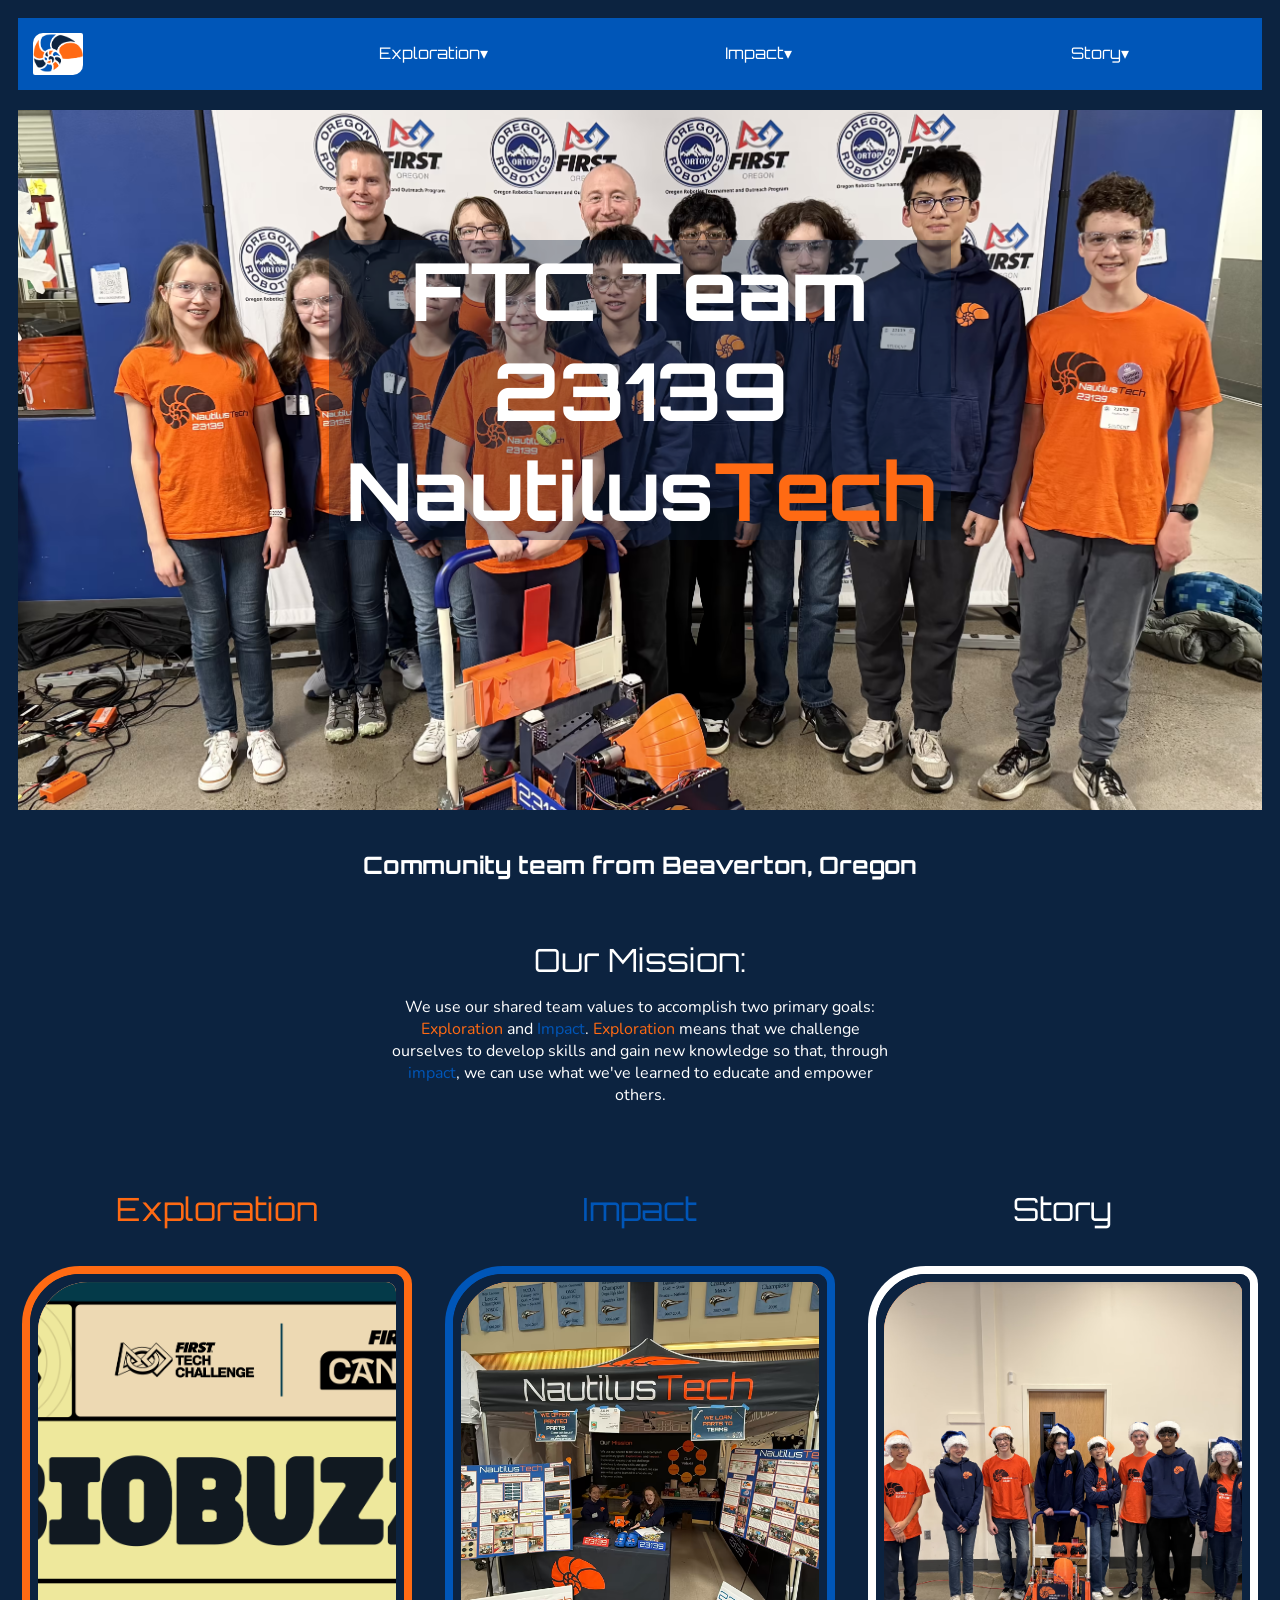
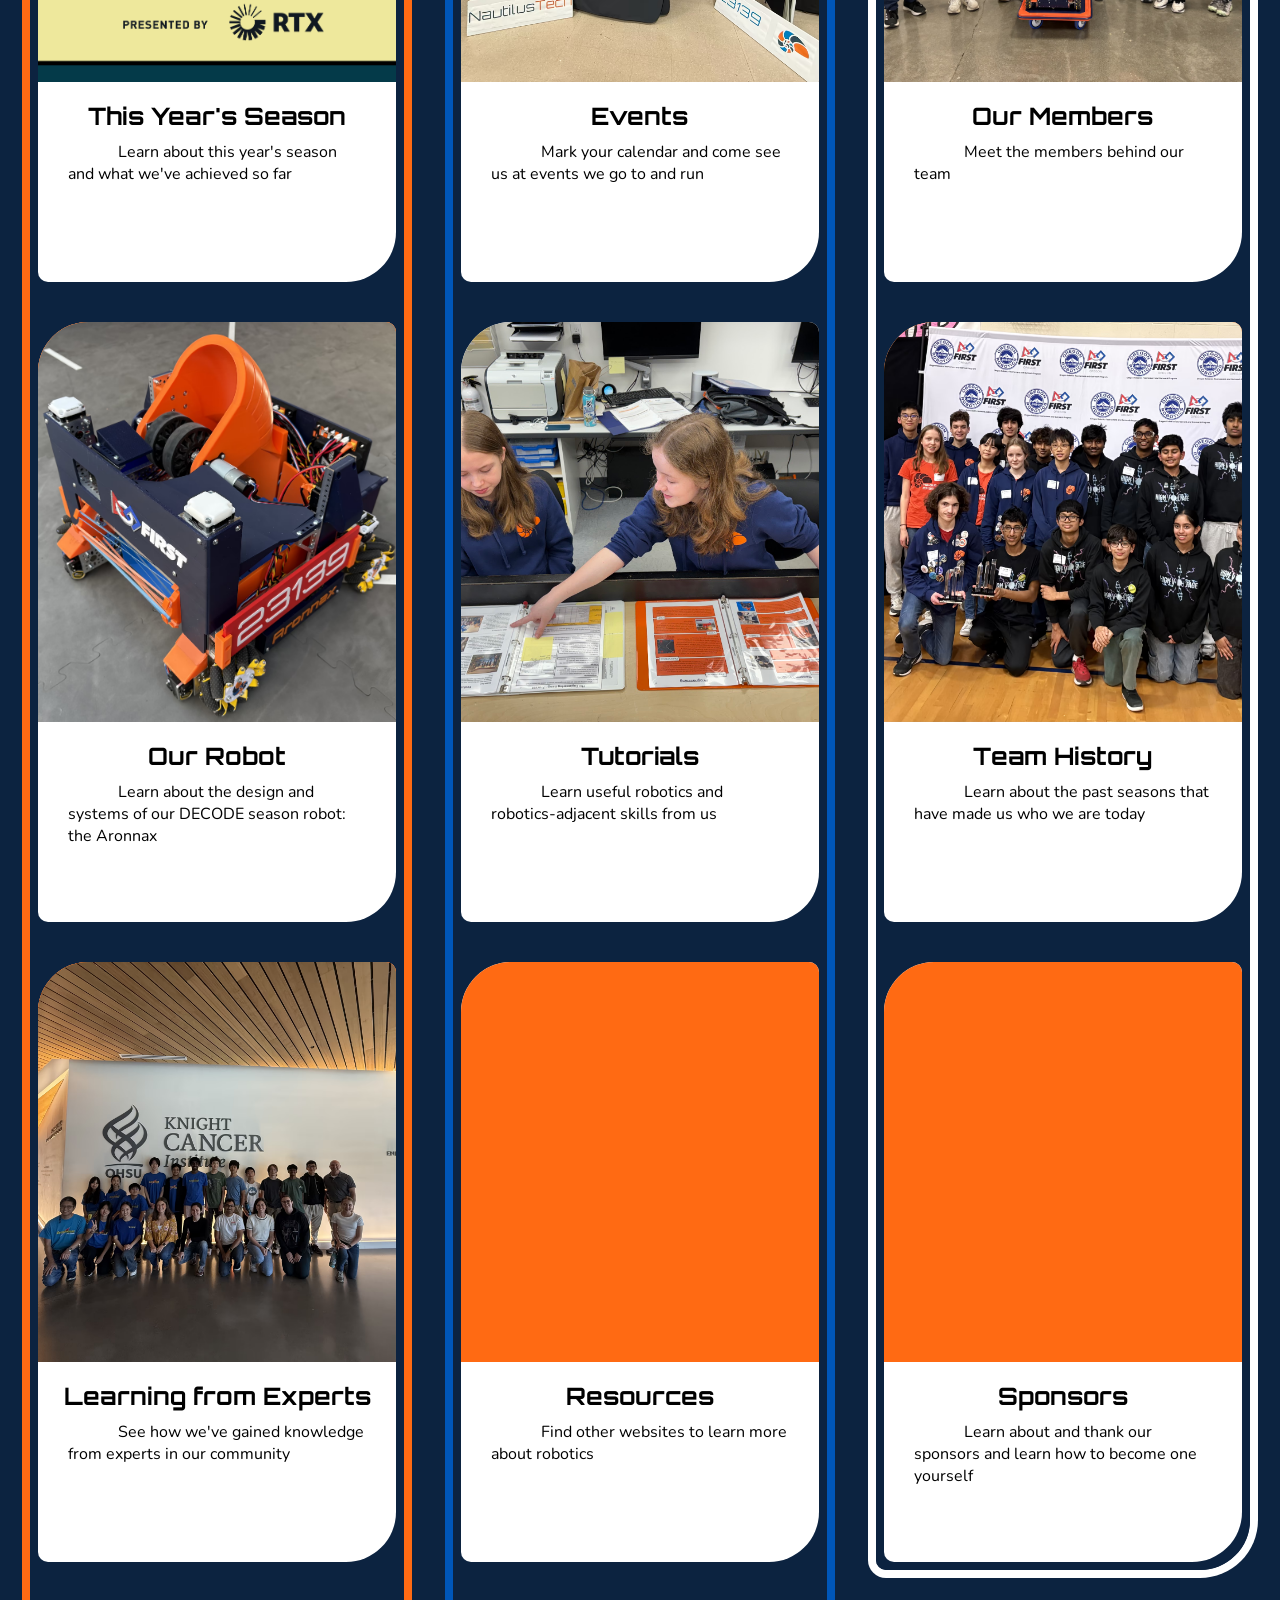
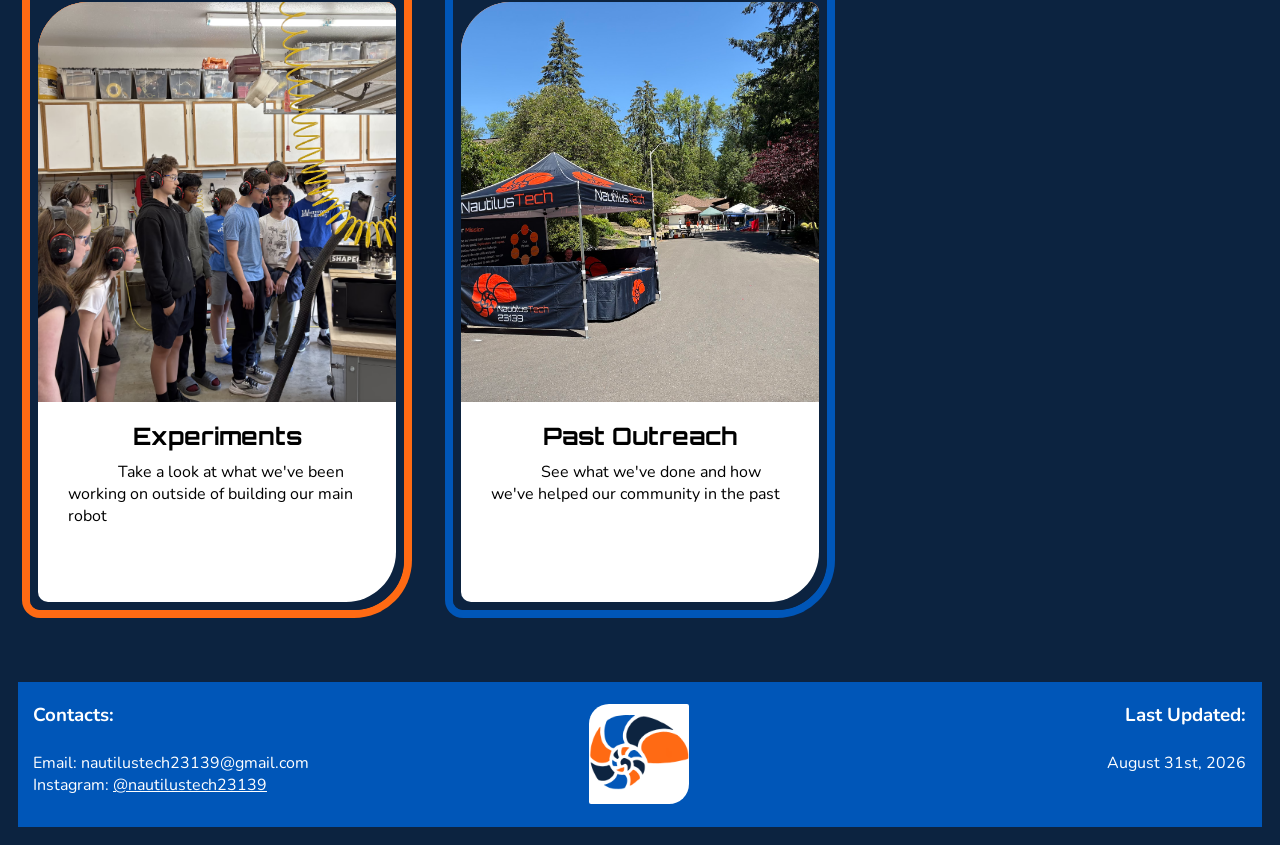
==== index.html @ 0bf397d2 "fixed the possible problem of having to scroll to see whitespace" ====
<!doctype html>
<html>
  <head>
    <meta
      name="description"
      content="Team 23139 NautilusTech is an Oregon First Tech Challenge (FTC) robotics team in the Silicon Forest League"
    />

    <link rel="stylesheet" href="stylesheet.css?v=3" />

    <!--add fonts Nunito and Orbitron-->
    <link rel="preconnect" href="https://fonts.googleapis.com" />
    <link rel="preconnect" href="https://fonts.gstatic.com" crossorigin />
    <link
      href="https://fonts.googleapis.com/css2?family=Orbitron:wght@400..900&display=swap"
      rel="stylesheet"
    />
    <link rel="preconnect" href="https://fonts.googleapis.com" />
    <link rel="preconnect" href="https://fonts.gstatic.com" crossorigin />
    <link
      href="https://fonts.googleapis.com/css2?family=Nunito:ital,wght@0,200..1000;1,200..1000&display=swap"
      rel="stylesheet"
    />

    <link
      rel="icon"
      type="image/x-icon"
      href="images/fallback/NautilusTech_logo.png"
    />

    <title>Home - NautilusTech 23139</title>
  </head>
  <body id="top">
    <!--<div class="topBanner">
      <h3>
        Come see us at the
        <a
          href="https://wccls.bibliocommons.com/events/6a303cdb75b1e22800813c47"
          target="_blank"
          >Science Geek Out Fest at the Beaverton City Library</a
        >
        main branch on July 19th! See the
        <a href="events.html" target="_blank">events</a> page for more details
      </h3>
    </div>-->

    <nav class="topNav">
      <div style="display: grid; grid-template-columns: 50% 50%">
        <a href="index.html">
          <picture>
            <source
              srcset="images/first/NautilusTech_logo.avif"
              type="image/avif"
            />
            <source
              srcset="images/second/NautilusTech_logo.webp"
              type="image/webp"
            />
            <img
              src="images/fallback/NautilusTech_logo.png"
              alt="NautliusTech logo"
              class="topNavLogo"
            />
          </picture>
        </a>

        <a
          href="javascript:void(0);"
          class="hamburgerIcon"
          onclick="displayNav()"
        >
          &#8801;
        </a>

        <script>
          function displayNav() {
            var headE = document.getElementById("headE");
            var headI = document.getElementById("headI");
            var headS = document.getElementById("headS");
            var optsE = document.getElementById("optsE");
            var optsI = document.getElementById("optsI");
            var optsS = document.getElementById("optsS");

            if (getComputedStyle(headE).display === "none") {
              headE.style.display = "block";
              headI.style.display = "block";
              headS.style.display = "block";
              optsE.style.display = "block";
              optsI.style.display = "block";
              optsS.style.display = "block";
            } else if (getComputedStyle(headE).display === "block") {
              headE.style.display = "none";
              headI.style.display = "none";
              headS.style.display = "none";
              optsE.style.display = "none";
              optsI.style.display = "none";
              optsS.style.display = "none";
            }
          }

          var mediaQuery = window.matchMedia("(min-width: 1000px)");

          function unHamburger(e) {
            if (e.matches) {
              var headE = document.getElementById("headE");
              var headI = document.getElementById("headI");
              var headS = document.getElementById("headS");
              var optsE = document.getElementById("optsE");
              var optsI = document.getElementById("optsI");
              var optsS = document.getElementById("optsS");

              headE.style.removeProperty("display");
              headI.style.removeProperty("display");
              headS.style.removeProperty("display");
              optsE.style.removeProperty("display");
              optsI.style.removeProperty("display");
              optsS.style.removeProperty("display");
            }
          }

          mediaQuery.addEventListener("change", unHamburger);
        </script>
      </div>

      <div class="navDrop">
        <div class="navHead" id="headE">
          <a>Exploration&#9662;</a>
        </div>

        <div class="navOpts" id="optsE">
          <ul>
            <li><a href="season.html">This Year&apos;s Season</a></li>
            <li><a href="robot.html">Our Robot</a></li>
            <li><a href="experts.html">Learning from Experts</a></li>
            <li><a href="experiments.html">Experiments</a></li>
          </ul>
        </div>
      </div>

      <div class="navDrop">
        <div class="navHead" id="headI">
          <a>Impact&#9662;</a>
        </div>

        <div class="navOpts" id="optsI">
          <ul>
            <li><a href="events.html">Events</a></li>
            <li><a href="tutorials.html">Tutorials</a></li>
            <li><a href="resources.html">More Resources</a></li>
            <li><a href="outreach.html">Past Outreach</a></li>
          </ul>
        </div>
      </div>

      <div class="navDrop">
        <div class="navHead" id="headS">
          <a>Story&#9662;</a>
        </div>

        <div class="navOpts" id="optsS">
          <ul>
            <li><a href="members.html">Members</a></li>
            <li><a href="history.html">Team History</a></li>
            <li><a href="sponsors.html">Sponsors</a></li>
          </ul>
        </div>
      </div>
    </nav>

    <div class="headingPhoto">
      <picture>
        <source srcset="images/first/quals_photoshoot.avif" type="image/avif" />
        <source
          srcset="images/second/quals_photoshoot.webp"
          type="image/webp"
        />
        <img
          src="images/fallback/quals_photoshoot.jpeg"
          alt="NautilusTech standing behind robot at the Silicon Forest League Tournament"
          style="object-position: center 10%"
        />
      </picture>

      <h1 class="pageHeading">
        FTC Team 23139 Nautilus<span style="color: var(--NTorange)">Tech</span>
      </h1>
    </div>

    <h3 style="color: white">Community team from Beaverton, Oregon</h3>

    <h2 style="margin-top: 60px">Our Mission:</h2>

    <p
      style="
        color: white;
        text-align: center;
        width: 40%;
        margin-left: auto;
        margin-right: auto;
      "
    >
      We use our shared team values to accomplish two primary goals:
      <span style="color: var(--NTorange)">Exploration</span>
      and <span style="color: var(--NTroyal)">Impact</span>.
      <span style="color: var(--NTorange)">Exploration</span> means that we
      challenge ourselves to develop skills and gain new knowledge so that,
      through <span style="color: var(--NTroyal)">impact</span>, we can use what
      we've learned to educate and empower others.
    </p>

    <div class="pageContent">
      <div class="threeColumnSubInfo">
        <div class="homeCategory">
          <h2 style="color: var(--NTorange)">Exploration</h2>
          <div style="padding-left: 12px; padding-right: 12px">
            <div class="wrappingBoarder">
              <div class="scroll">
                <div class="curveCutOff">
                  <a href="season.html" target="_blank" class="homeCardLink">
                    <div class="subInfoText">
                      <div
                        class="subInfoImage"
                        style="background-color: var(--NTorange)"
                      >
                        <img
                          src="images\first-biobuzz-wallpaper-v1.png"
                          alt="Graphic that says FIRST Tech Challenge, FIRST Canopy, and BIOBUZZ sponsored by RTX"
                        />
                      </div>
                      <h3>This Year&apos;s Season</h3>
                      <p>
                        Learn about this year&apos;s season and what we've
                        achieved so far
                      </p>
                    </div>
                  </a>
                </div>
              </div>

              <div class="scroll">
                <div class="curveCutOff">
                  <a href="robot.html" target="_blank" class="homeCardLink">
                    <div class="subInfoText">
                      <div class="subInfoImage">
                        <picture>
                          <source
                            srcset="images/first/aronnax.avif"
                            type="image/avif"
                          />
                          <source
                            srcset="images/second/aronnax.webp"
                            type="image/webp"
                          />
                          <img
                            src="images/fallback/aronnax.jpeg"
                            alt="NautilusTech DECODE season robot"
                            style="object-position: center 10%"
                          />
                        </picture>
                      </div>
                      <h3>Our Robot</h3>
                      <p>
                        Learn about the design and systems of our DECODE season
                        robot: the Aronnax
                      </p>
                    </div>
                  </a>
                </div>
              </div>

              <div class="scroll">
                <div class="curveCutOff">
                  <a href="experts.html" target="_blank" class="homeCardLink">
                    <div class="subInfoText">
                      <div class="subInfoImage">
                        <picture>
                          <source
                            srcset="images/first/OHSU_together.avif"
                            type="image/avif"
                          />
                          <source
                            srcset="images/second/OHSU_together.webp"
                            type="image/webp"
                          />
                          <img
                            src="images/fallback/OHSU_together.jpeg"
                            alt="NautilusTech other teams' members and coaches in front of OHSU Knight Cancer Institute sign"
                          />
                        </picture>
                      </div>
                      <h3>Learning from Experts</h3>
                      <p>
                        See how we've gained knowledge from experts in our
                        community
                      </p>
                    </div>
                  </a>
                </div>
              </div>

              <div class="scroll">
                <div class="curveCutOff">
                  <a
                    href="experiments.html"
                    target="_blank"
                    class="homeCardLink"
                  >
                    <div class="subInfoText">
                      <div class="subInfoImage">
                        <picture>
                          <source
                            srcset="images/first/CNC_test.avif"
                            type="image/avif"
                          />
                          <source
                            srcset="images/second/CNC_test.webp"
                            type="image/webp"
                          />
                          <img
                            src="images/fallback/CNC_test.jpeg"
                            alt="NautilusTech members wearing ear protection watching their new CNC router"
                          />
                        </picture>
                      </div>
                      <h3>Experiments</h3>
                      <p>
                        Take a look at what we've been working on outside of
                        building our main robot
                      </p>
                    </div>
                  </a>
                </div>
              </div>
            </div>
          </div>
        </div>

        <div class="homeCategory">
          <h2 style="color: var(--NTroyal)">Impact</h2>
          <div style="padding-left: 12px; padding-right: 12px">
            <div
              class="wrappingBoarder"
              style="box-shadow: 0px 0px 0px 8px var(--NTroyal)"
            >
              <div class="scroll">
                <div class="curveCutOff">
                  <a href="events.html" target="_blank" class="homeCardLink">
                    <div class="subInfoText">
                      <div class="subInfoImage">
                        <picture>
                          <source
                            srcset="images/first/booth.avif"
                            type="image/avif"
                          />
                          <source
                            srcset="images/second/booth.webp"
                            type="image/webp"
                          />
                          <img
                            src="images/fallback/booth.jpeg"
                            alt="Two NautilusTech members sitting at booth setup at Decode state championships"
                          />
                        </picture>
                      </div>
                      <h3>Events</h3>
                      <p>
                        Mark your calendar and come see us at events we go to
                        and run
                      </p>
                    </div>
                  </a>
                </div>
              </div>

              <div class="scroll">
                <div class="curveCutOff">
                  <a href="tutorials.html" target="_blank" class="homeCardLink">
                    <div class="subInfoText">
                      <div
                        class="subInfoImage"
                        style="background-color: var(--NTorange)"
                      >
                        <img
                          src="images\workingOnPortfolio.jpeg"
                          alt="Two NautilusTech members working together to improve the team's DECODE season portfolio"
                        />
                      </div>
                      <h3>Tutorials</h3>
                      <p>
                        Learn useful robotics and robotics-adjacent skills from
                        us
                      </p>
                    </div>
                  </a>
                </div>
              </div>

              <div class="scroll">
                <div class="curveCutOff">
                  <a href="resources.html" target="_blank" class="homeCardLink">
                    <div class="subInfoText">
                      <div
                        class="subInfoImage"
                        style="background-color: var(--NTorange)"
                      >
                        <!--
                        <img
                          src="santa_hats.jpeg"
                          alt="NautilusTech members with perfectly alternating orange and blue santa hats standing behind robot at december meet"
                        />
                        -->
                      </div>
                      <h3>Resources</h3>
                      <p>Find other websites to learn more about robotics</p>
                    </div>
                  </a>
                </div>
              </div>

              <div class="scroll">
                <div class="curveCutOff">
                  <a href="outreach.html" target="_blank" class="homeCardLink">
                    <div class="subInfoText">
                      <div class="subInfoImage">
                        <img
                          src="images\fairSetup.jpeg"
                          alt="Tents set up outdoors in cul-de-sac outside NautilusTech's lab for summer event"
                          style="object-position: center 60%"
                        />
                      </div>
                      <h3>Past Outreach</h3>
                      <p>
                        See what we've done and how we've helped our community
                        in the past
                      </p>
                    </div>
                  </a>
                </div>
              </div>
            </div>
          </div>
        </div>

        <div class="homeCategory">
          <h2>Story</h2>

          <div style="padding-left: 12px; padding-right: 12px">
            <div
              class="wrappingBoarder"
              style="box-shadow: 0px 0px 0px 8px white"
            >
              <div class="scroll">
                <div class="curveCutOff">
                  <a href="members.html" target="_blank" class="homeCardLink">
                    <div class="subInfoText">
                      <div class="subInfoImage">
                        <picture>
                          <source
                            srcset="images/first/santa_hats.avif"
                            type="image/avif"
                          />
                          <source
                            srcset="images/second/santa_hats.webp"
                            type="image/webp"
                          />
                          <img
                            src="images/fallback/santa_hats.jpeg"
                            alt="NautilusTech members with perfectly alternating orange and blue santa hats standing behind robot at december meet"
                          />
                        </picture>
                      </div>
                      <h3>Our Members</h3>
                      <p>Meet the members behind our team</p>
                    </div>
                  </a>
                </div>
              </div>

              <div class="scroll">
                <div class="curveCutOff">
                  <a href="history.html" target="_blank" class="homeCardLink">
                    <div class="subInfoText">
                      <div class="subInfoImage">
                        <picture>
                          <source
                            srcset="images/first/us_and_high_voltage.avif"
                            type="image/avif"
                          />
                          <source
                            srcset="images/second/us_and_high_voltage.webp"
                            type="image/webp"
                          />
                          <img
                            src="images/fallback/us_and_high_voltage.jpeg"
                            alt="NautilusTech and High Voltage members standing together with semi-finalist alliance trophies"
                          />
                        </picture>
                      </div>
                      <h3>Team History</h3>
                      <p>
                        Learn about the past seasons that have made us who we
                        are today
                      </p>
                    </div>
                  </a>
                </div>
              </div>

              <div class="scroll">
                <div class="curveCutOff">
                  <a href="sponsors.html" target="_blank" class="homeCardLink">
                    <div class="subInfoText">
                      <div
                        class="subInfoImage"
                        style="background-color: var(--NTorange)"
                      >
                        <!--
                        <img
                          src="santa_hats.jpeg"
                          alt="NautilusTech members with perfectly alternating orange and blue santa hats standing behind robot at december meet"
                        />
                        -->
                      </div>
                      <h3>Sponsors</h3>
                      <p>
                        Learn about and thank our sponsors and learn how to
                        become one yourself
                      </p>
                    </div>
                  </a>
                </div>
              </div>
            </div>
          </div>
          <div class="subInfoTrueSize" id="dummy">
            <div class="scroll">
              <div class="curveCutOff">
                <div class="subInfoText">
                  <!--Add logo-->
                </div>
              </div>
            </div>
          </div>
        </div>
      </div>
    </div>

    <footer>
      <div>
        <h4>Contacts:</h4>
        <p>
          Email: nautilustech23139@gmail.com<br />
          Instagram:
          <a
            style="text-decoration: underline"
            href="https://www.instagram.com/nautilustech23139"
            target="_blank"
            >@nautilustech23139</a
          >
        </p>
      </div>
      <div style="display: flex; align-items: center; justify-content: center">
        <picture class="hideInMobile">
          <source
            srcset="images/first/NautilusTech_logo.avif"
            type="image/avif"
          />
          <source
            srcset="images/second/NautilusTech_logo.webp"
            type="image/webp"
          />
          <img
            src="images/fallback/NautilusTech_logo.png"
            alt="NautilusTech logo"
            style="height: 100px; width: 100px; border-radius: 20px 2px"
            class="hideInMobile"
          />
        </picture>
      </div>
      <div class="rightAlign">
        <h4 class="rightAlign">Last Updated:</h4>
        <p>August 31st, 2026</p>
      </div>
    </footer>
  </body>
</html>
---- stylesheet.css ----
:root {
  --NTorange: #ff6a13;
  --NTnavy: #0c2340;
  --NTroyal: #0056b8;
}

body {
  background-color: var(--NTnavy);
  padding: 10px;
}

a {
  color: white;
  font-family: nunito, sans-serif;
  text-decoration: none;
}

a:hover {
  font-weight: bold;
}

h1 {
  font-family: orbitron, serif;
  font-weight: bold;
  text-align: center;
  margin-bottom: 5px;
  color: white;
  font-size: 5em;
}

h2 {
  font-family: orbitron, serif;
  margin-bottom: 5px;
  font-size: 2em;
  font-weight: normal;
  text-align: center;
  color: white;
}

.subInfoText h2 {
  color: black;
}

h3 {
  font-family: orbitron, serif;
  font-weight: bold;
  margin-top: 0.83em;
  margin-bottom: 5px;
  font-size: 1.5em;
  text-align: center;
}

h4 {
  font-family: nunito, sans-serif;
  font-weight: bold;
  text-align: center;
  margin-top: 5px;
  font-size: 1.17em;
}

p {
  font-family: nunito, sans-serif;
}

#warning {
  color: red;
  font-weight: bold;
}

ul {
  list-style-type: none;
  margin: 0;
  padding: 5px;
  text-align: center;
  width: 90%;
}

.sideNav {
  position: sticky;
  top: 20px;
  background-color: var(--NTroyal);
  align-content: center;
  width: 175px;
  height: auto;
  align-self: start;
  overflow-x: auto;
}

li a {
  font-family: orbitron, serif;
  padding: 8px 16px;
  display: block;
}

ol {
  font-family: nunito, sans-serif;
  list-style-type: disc;
}

ol li {
  margin-bottom: 10px;
}

img {
  width: 100%;
  height: 100%;
  object-fit: cover;
  object-position: center center;
  display: block;
  background-color: var(--NTorange);
}

.headingPhoto {
  height: 700px;
  margin-top: 20px;
  overflow: hidden;
  position: relative;
  margin-bottom: 40px;
  background-color: var(--NTorange);
}

.pageHeading {
  margin: 0px;
  background-color: rgb(12, 35, 64, 0.35);
  position: absolute;
  top: 40%;
  left: 50%;
  transform: translate(-50%, -50%);
  z-index: 2;
}

.subInfoImage {
  height: 400px;
  overflow: hidden;
  position: relative;
  background-color: var(--NTorange);
}

.topNav {
  background-color: var(--NTroyal);
  width: auto;
  padding: 15px;
  display: grid;
  grid-template-columns: 14.5% 14.5% 14.5% 14.5%;
  column-gap: 14%;
}

.navOpts ul {
  width: 100%;
  text-align: left;
  padding: 0;
  margin: 0;
}

.navOpts li {
  margin-left: 0px;
}

.normalLink {
  font-family: nunito, sans-serif;
  display: inline;
  padding: 0px;
}

.navOpts li a {
  font-family: nunito, sans-serif;
  padding-left: 0;
  padding-right: 0;
}

.navOpts {
  display: none;
  text-align: left;
}

.navHead {
  margin-top: 10px;
  display: block;
}

.navHead:hover + .navOpts {
  display: block;
}

.navOpts:hover {
  display: block;
}

.navHead a {
  font-family: Orbitron, serif;
}

.navHead a:hover {
  font-weight: normal;
}

.sideNav .navHead a:hover {
  font-weight: bold;
}

.currentPlace {
  text-decoration: underline;
}

.topBanner {
  font-size: 1.17em;
}

.topBanner a {
  font-family: orbitron, serif;
  margin-top: 0.83em;
  margin-bottom: 5px;
  text-align: center;
  color: black;
  text-decoration: underline;
}

.topBanner a:hover {
  font-weight: bolder;
}

/*Footer styling*/
footer {
  background-color: var(--NTroyal);
  padding: 15px;
  color: white;
  text-align: left;
  display: grid;
  grid-template-columns: 33.3% 33.3% 33.3%;
}

footer h4 {
  text-align: left;
}

.homeCardLink {
  color: black;
}

.homeCardLink:hover {
  font-weight: normal;
}

/*Members page styling*/
.homeCategory {
  display: grid;
  grid-template-columns: 100%;
  grid-row-gap: 40px;
  align-self: start;
}

.wrappingBoarder .scroll {
  border-style: none;
  box-shadow: none;
}

.wrappingBoarder {
  display: grid;
  grid-template-columns: 100%;
  grid-row-gap: 40px;

  border-radius: 50px 10px;
  border-style: solid;
  border-width: 8px;
  border-color: var(--NTnavy);

  box-shadow: 0px 0px 0px 8px var(--NTorange);
}

.subInfoText p {
  text-indent: 50px;
  text-align: left;
}

.subInfoText a {
  color: var(--NTorange);
}

.scroll {
  border-style: solid;
  border-width: 4px;
  border-color: var(--NTnavy);
  border-radius: 50px 10px;
  height: auto;
  box-shadow: 0px 0px 0px 8px var(--NTorange);
  overflow: hidden;
  background-color: white;
}

.threeColumnSubInfo .scroll {
  height: 600px;
}

.twoColumnSubInfo .scroll {
  height: 600px;
}

.curveCutOff {
  width: 100%;
  height: 100%;
  overflow: hidden;
  border-radius: 40px 0px;
}

.subInfoText {
  overflow-y: auto;
  overflow-x: hidden;
  height: 100%;
  padding-bottom: 40px;
}

.twoColumnSubInfo .subInfoText {
  padding-bottom: 0px;
}

.subInfoText p {
  margin: 10px 30px 0px 30px;
}

.threeColumnSubInfo {
  display: grid;
  grid-template-columns: 32% 32% 32%;
  grid-column-gap: 2%;
  grid-row-gap: 40px;
  margin-top: 40px;
}

.twoColumnSubInfo {
  display: grid;
  grid-template-columns: 49% 49%;
  grid-column-gap: 2%;
  grid-row-gap: 40px;
  margin-top: 40px;
}

.subInfoTrueSize {
  padding-right: 12px;
  padding-left: 12px;
  padding: 12px;
}

.pageContent {
  display: grid;
  grid-template-columns: 100%;
  row-gap: 40px;
  margin-bottom: 40px;
}

.pageAndNav {
  display: grid;
  grid-template-columns: auto minmax(0, 1fr);
  column-gap: 1%;
}

.leftAlign {
  text-align: left;
}

.rightAlign {
  text-align: right;
}

.listHeading {
  text-align: left;
  margin-left: 15px;
}

#dummy {
  visibility: hidden;
}

.topBanner {
  background-color: var(--NTorange);
  width: auto;
  padding: 5px;
  border-radius: 50px 10px 0px 0px;
}

.topBanner h3 {
  margin: 0px;
}

.topNavLogo {
  height: 42px;
  width: 50px;
  border-radius: 10px 2px;
}

.hamburgerIcon {
  display: none;
}

.member {
  object-position: center 0%;
}

@media screen and (max-width: 1000px) {
  .topNavLogo {
    height: 84px;
    width: 100px;
  }

  li a {
    padding: 22px 0px;
  }

  .hamburgerIcon {
    display: block;
    align-self: center;
    font-size: 4em;
    justify-self: end;
  }

  .hamburgerIcon:hover {
    font-weight: normal;
  }

  .topNav {
    grid-template-columns: 100%;
  }

  .topNav .navHead {
    display: none;
  }

  .topNav .navOpts {
    display: none;
  }

  .threeColumnSubInfo {
    grid-template-columns: 100%;
    grid-column-gap: 0%;
    margin-bottom: 60px;
  }

  #dummy {
    display: none;
  }

  nav a {
    font-size: 1.75em;
  }

  p {
    font-size: 1.5em;
  }

  ol li {
    font-size: 1.5em;
  }

  h4 {
    font-size: 1.5em;
  }

  h3 {
    font-size: 2em;
  }

  .topBanner {
    font-size: 2em;
  }

  h2 {
    font-size: 3em;
  }

  h1 {
    font-size: 6em;
  }

  .navHead a {
    pointer-events: none;
    font-weight: normal;
  }

  .hideInMobile {
    display: none;
  }
}
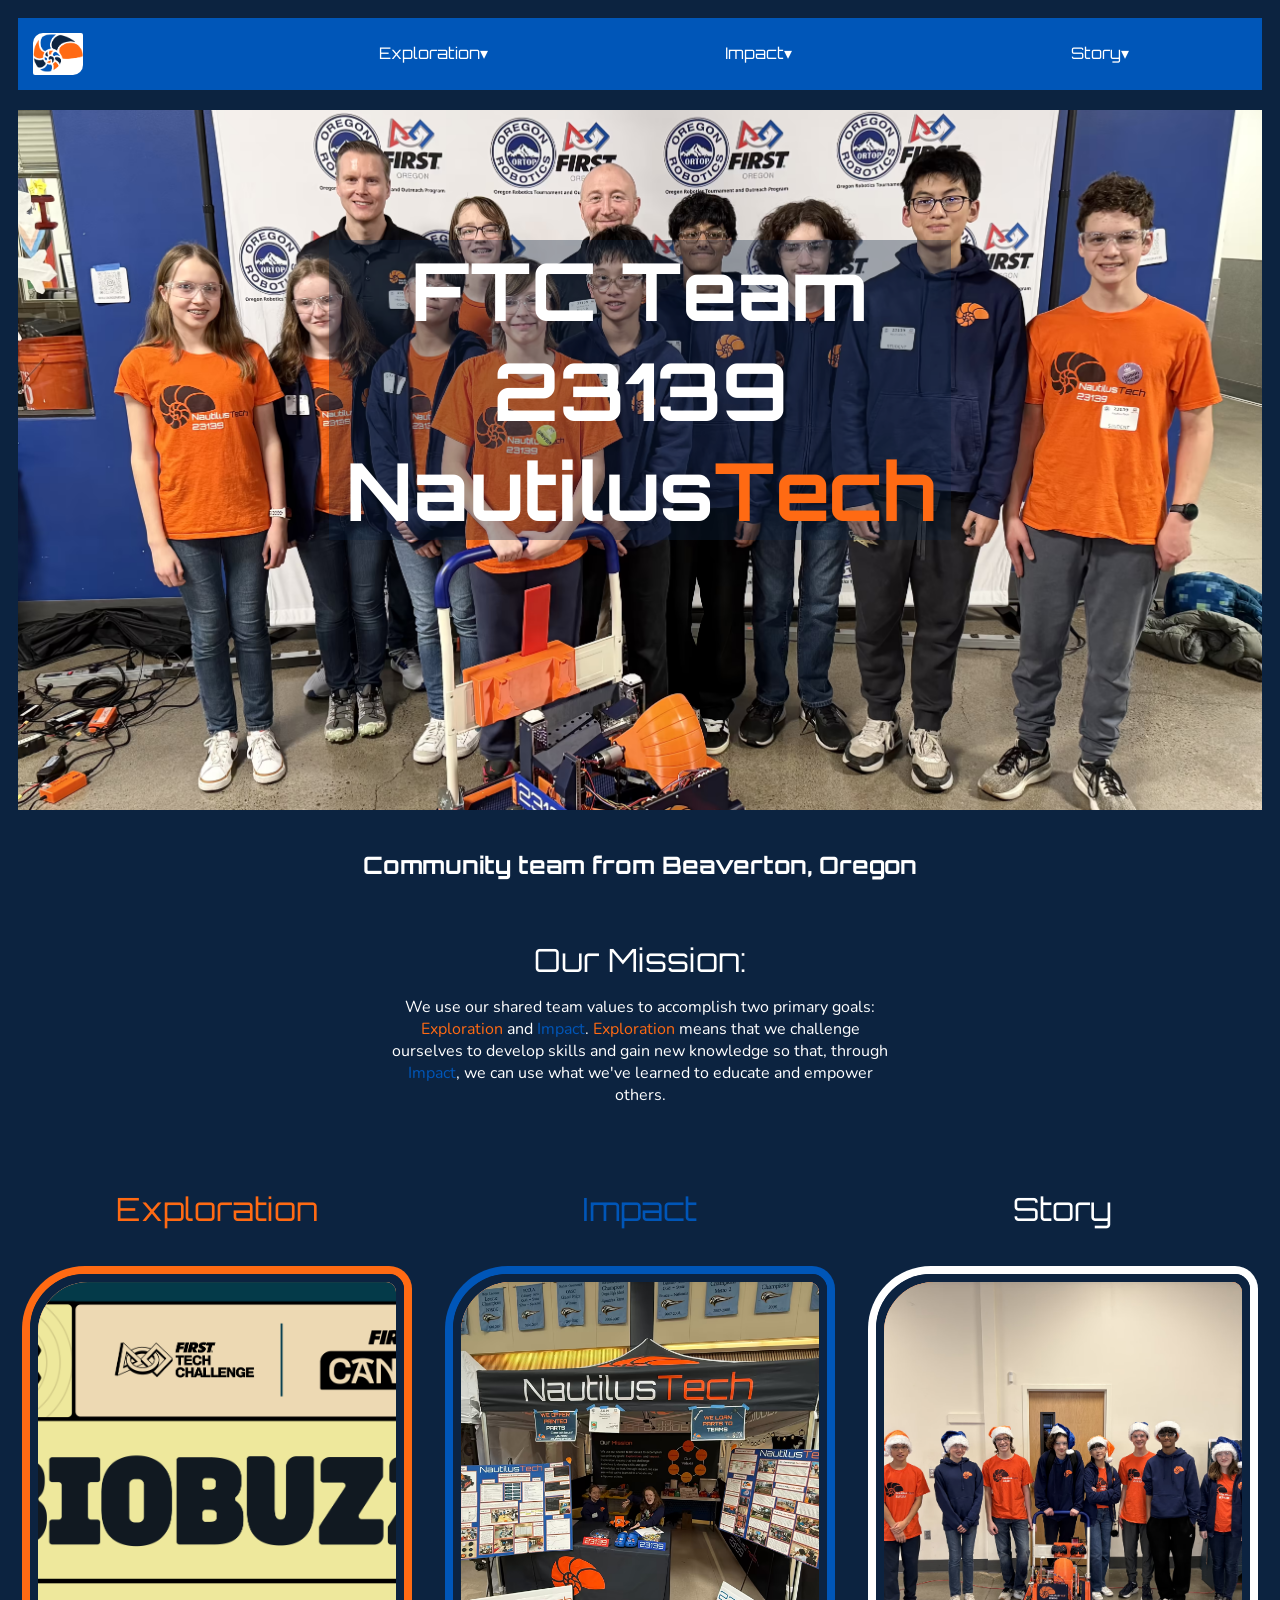
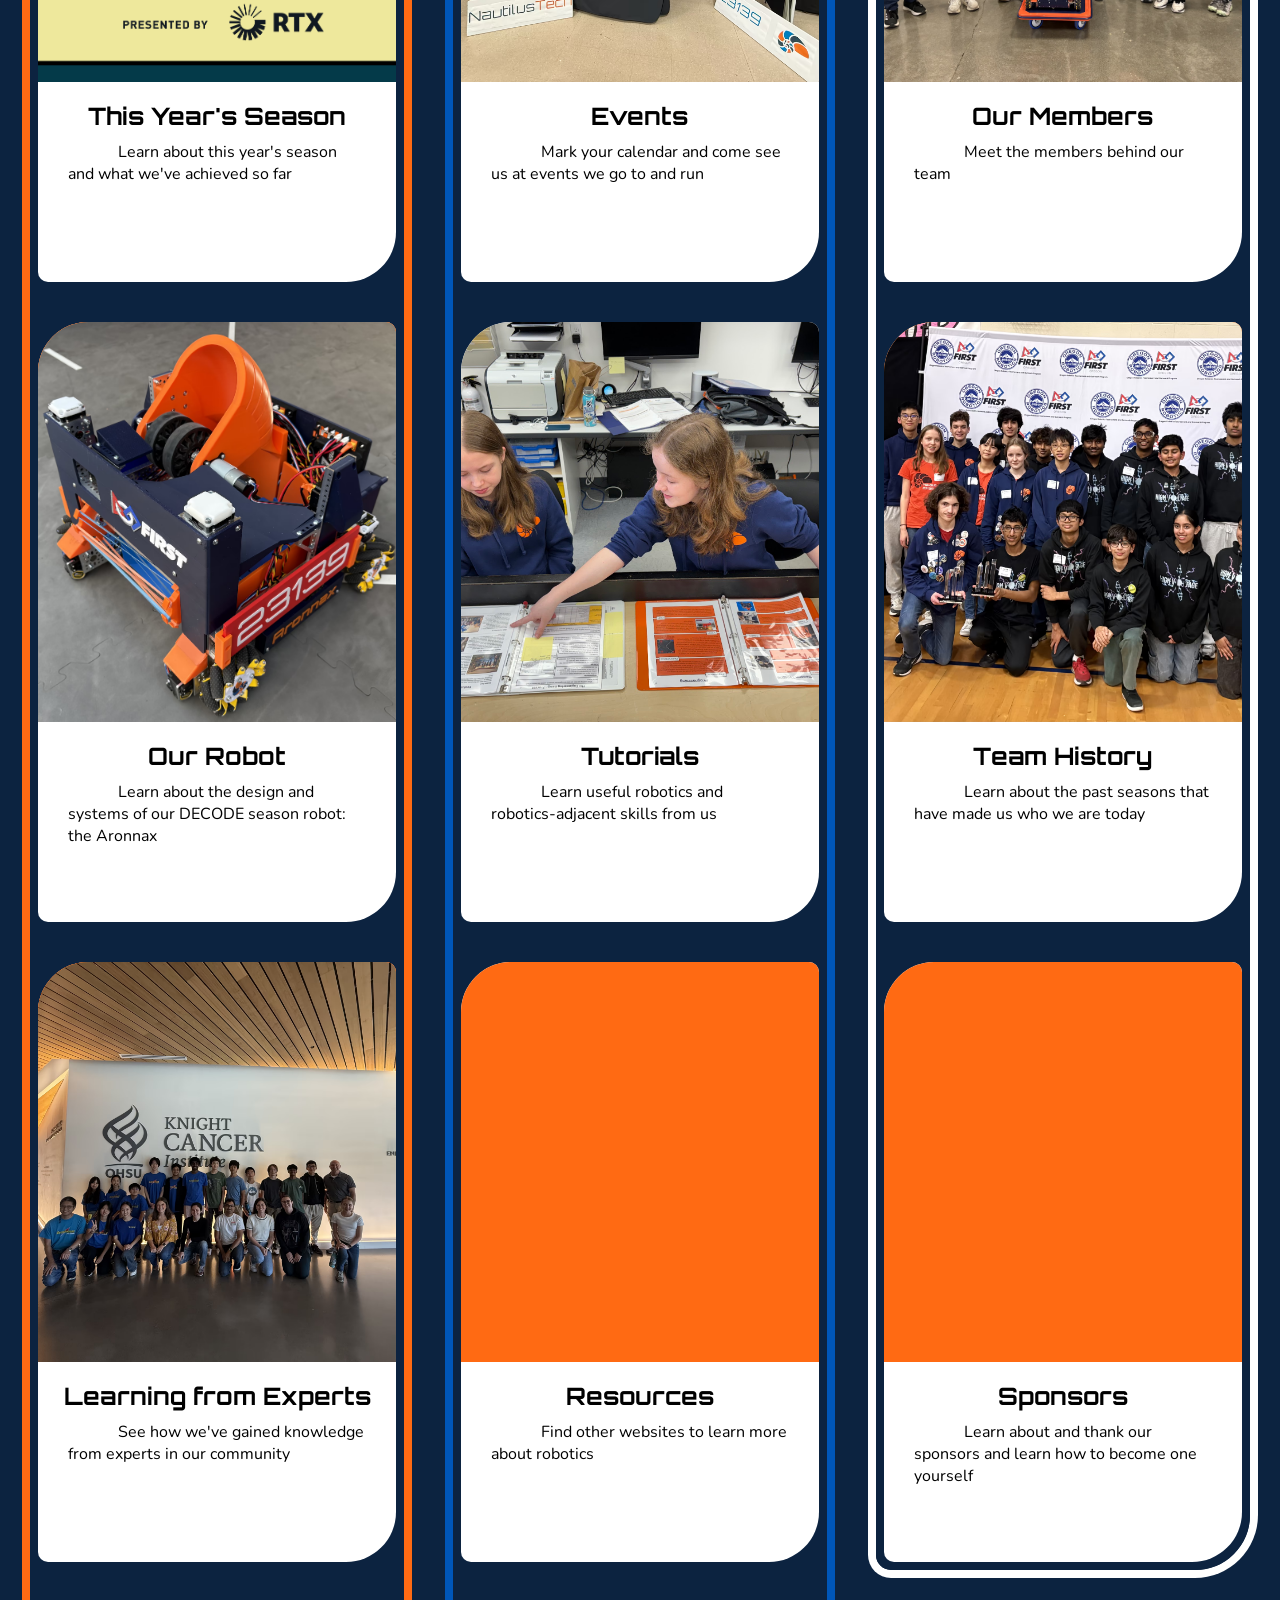
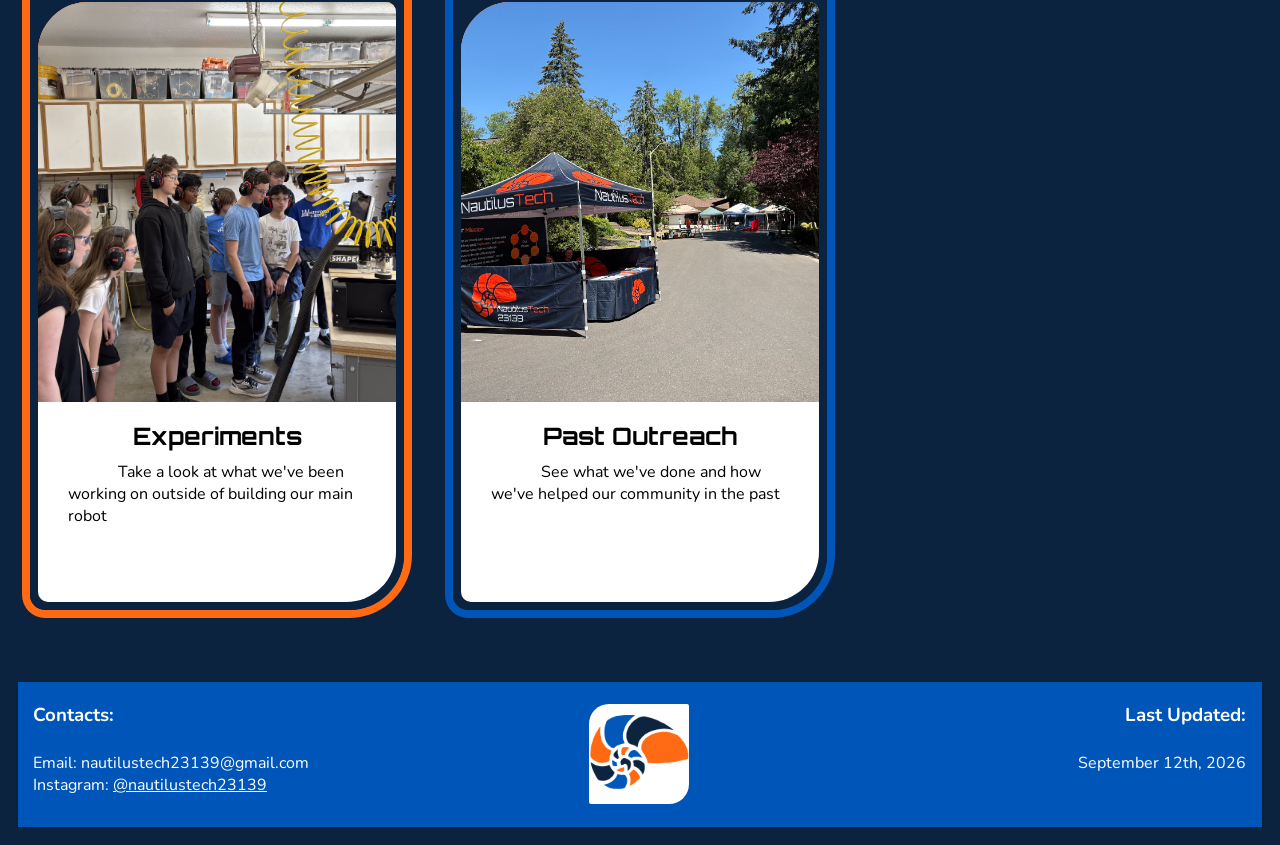
==== commit 4a9ccb05: "Kickoff update!" ====
--- a/index.html
+++ b/index.html
@@ -204,7 +204,7 @@
       and <span style="color: var(--NTroyal)">Impact</span>.
       <span style="color: var(--NTorange)">Exploration</span> means that we
       challenge ourselves to develop skills and gain new knowledge so that,
-      through <span style="color: var(--NTroyal)">impact</span>, we can use what
+      through <span style="color: var(--NTroyal)">Impact</span>, we can use what
       we've learned to educate and empower others.
     </p>
 
@@ -579,7 +579,7 @@
       </div>
       <div class="rightAlign">
         <h4 class="rightAlign">Last Updated:</h4>
-        <p>August 31st, 2026</p>
+        <p>September 12th, 2026</p>
       </div>
     </footer>
   </body>
--- a/stylesheet.css
+++ b/stylesheet.css
@@ -178,6 +178,10 @@
   display: block;
 }
 
+.sideNav .navHead {
+  margin-top: 0;
+}
+
 .navHead:hover + .navOpts {
   display: block;
 }
@@ -259,7 +263,7 @@
   grid-template-columns: 100%;
   grid-row-gap: 40px;
 
-  border-radius: 50px 10px;
+  border-radius: 55px 15px;
   border-style: solid;
   border-width: 8px;
   border-color: var(--NTnavy);
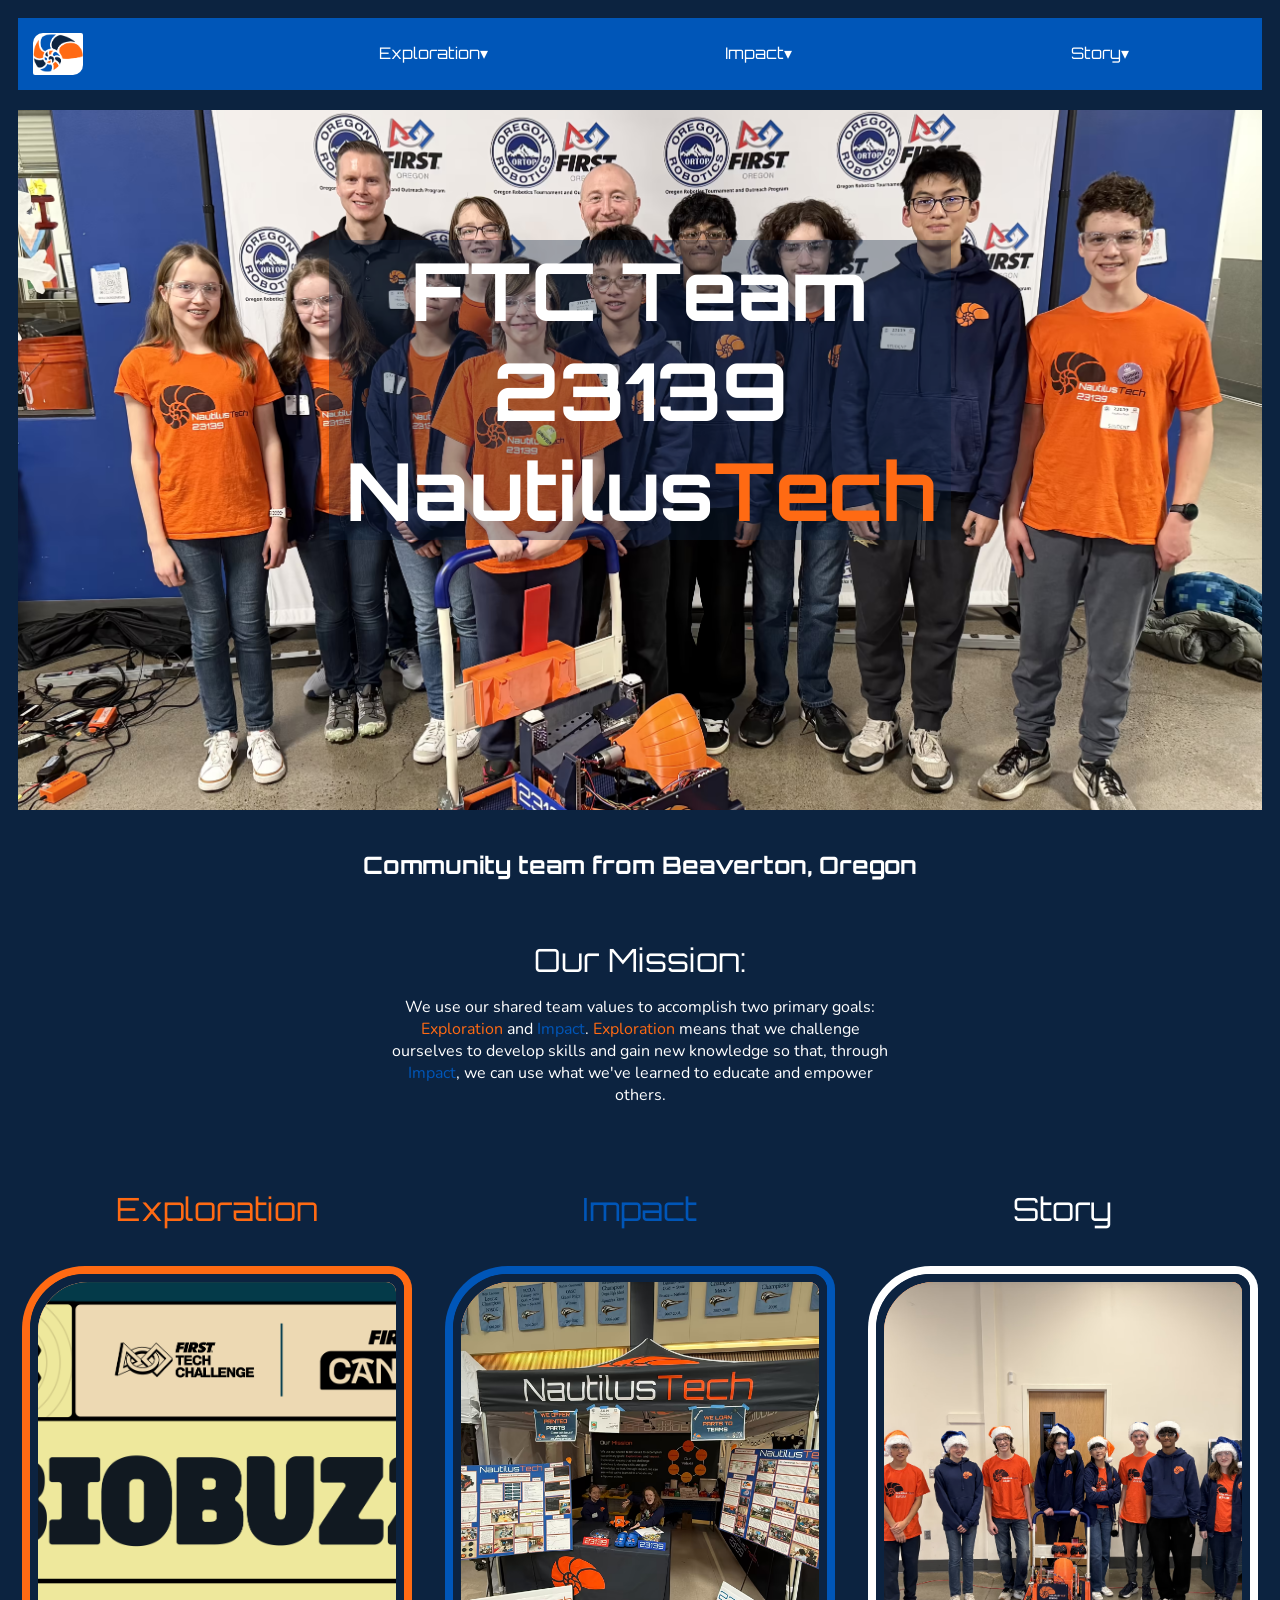
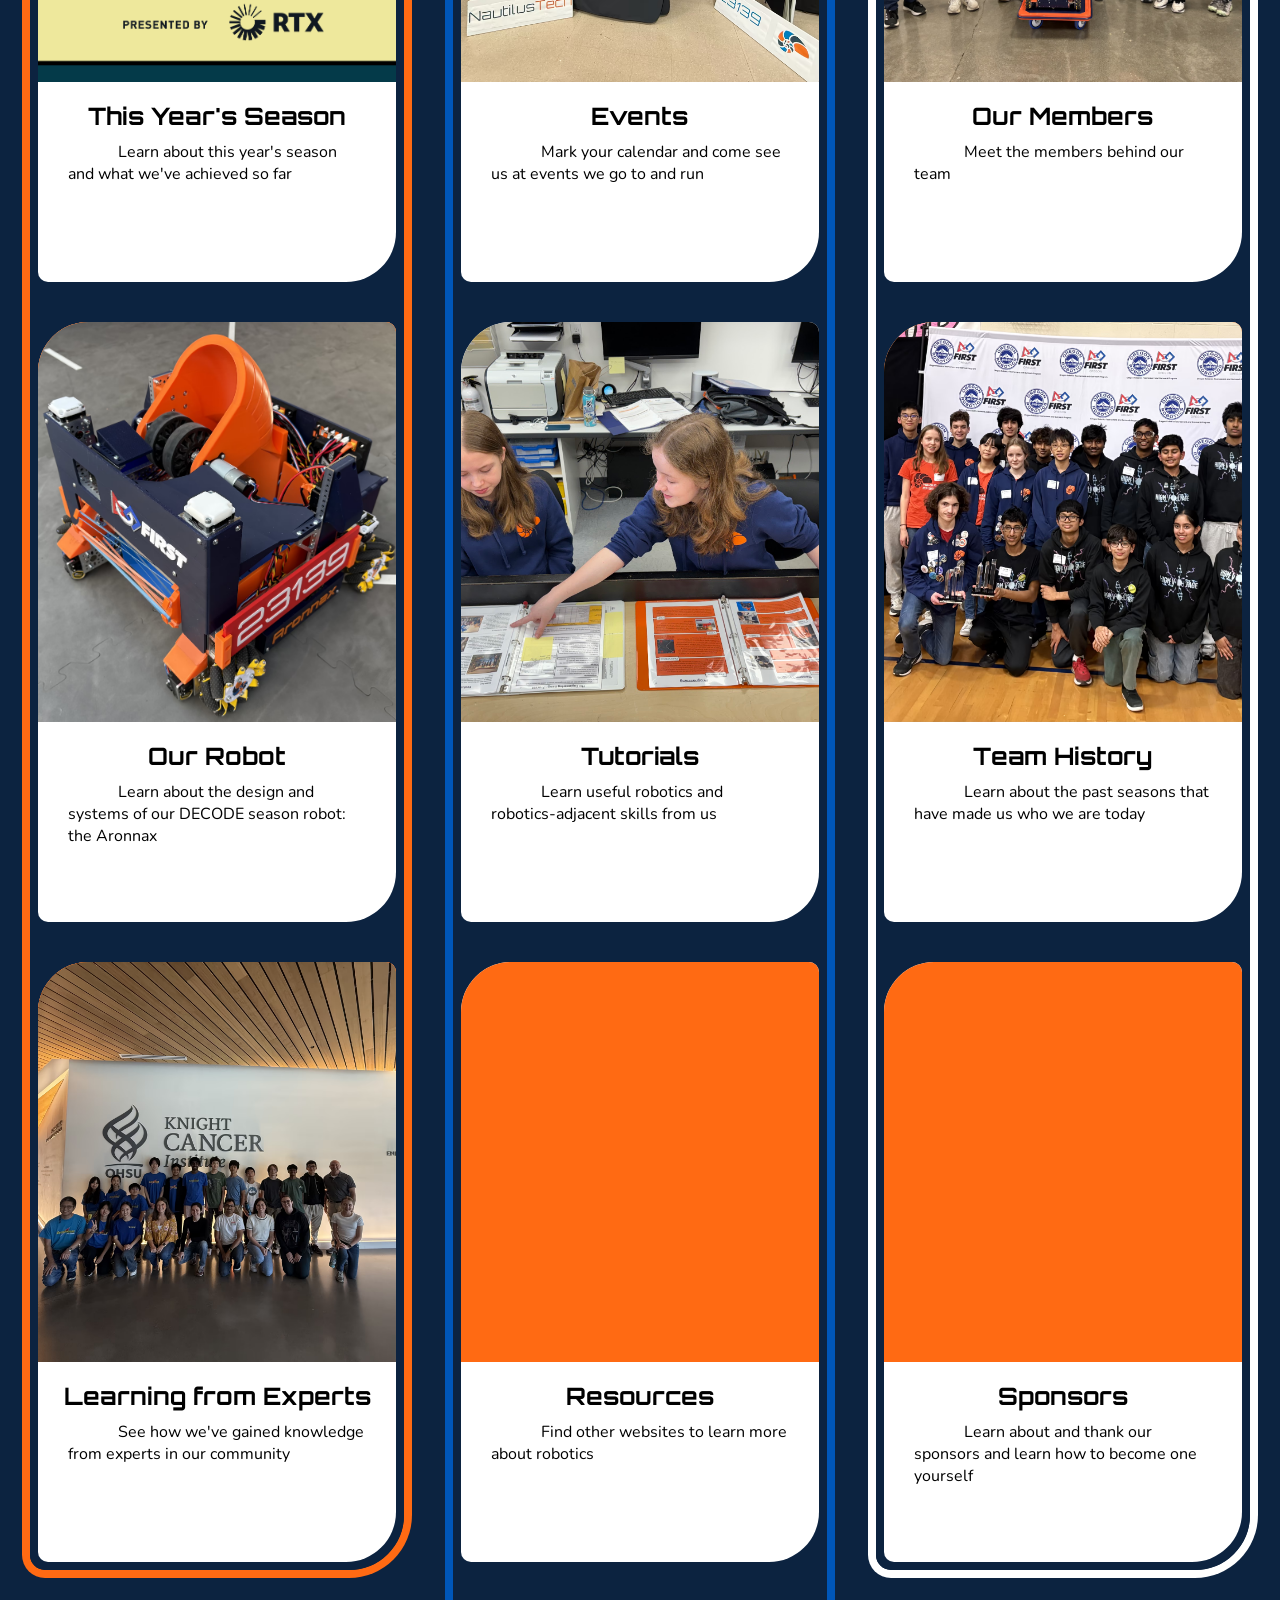
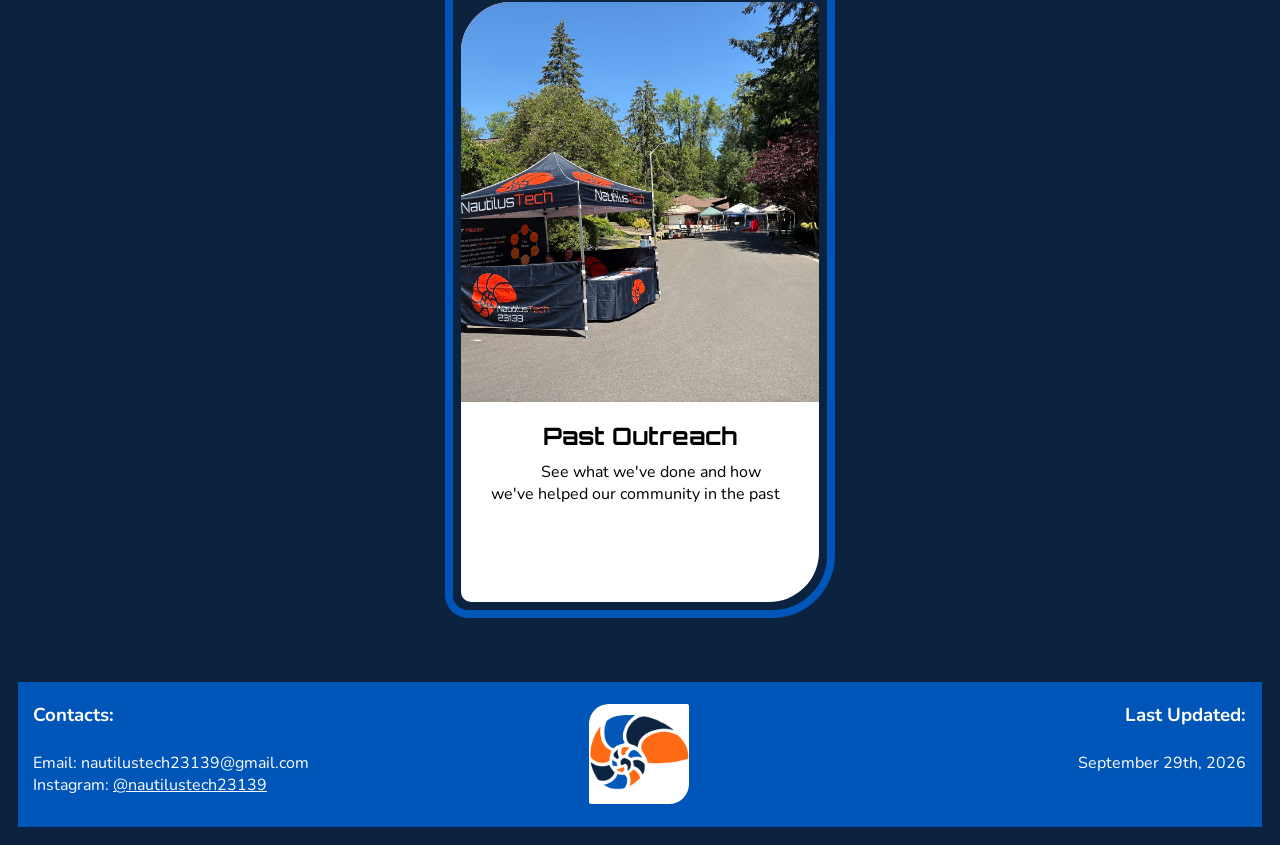
==== commit 704b7196: "Added Lia to the members page and removed links to the experiments page for the time being" ====
--- a/index.html
+++ b/index.html
@@ -6,7 +6,7 @@
       content="Team 23139 NautilusTech is an Oregon First Tech Challenge (FTC) robotics team in the Silicon Forest League"
     />
 
-    <link rel="stylesheet" href="stylesheet.css?v=3" />
+    <link rel="stylesheet" href="stylesheet.css?v=4" />
 
     <!--add fonts Nunito and Orbitron-->
     <link rel="preconnect" href="https://fonts.googleapis.com" />
@@ -132,7 +132,6 @@
             <li><a href="season.html">This Year&apos;s Season</a></li>
             <li><a href="robot.html">Our Robot</a></li>
             <li><a href="experts.html">Learning from Experts</a></li>
-            <li><a href="experiments.html">Experiments</a></li>
           </ul>
         </div>
       </div>
@@ -297,7 +296,7 @@
                   </a>
                 </div>
               </div>
-
+              <!--
               <div class="scroll">
                 <div class="curveCutOff">
                   <a
@@ -329,6 +328,16 @@
                       </p>
                     </div>
                   </a>
+                </div>
+              </div>
+              -->
+            </div>
+            <div class="subInfoTrueSize" id="dummy">
+              <div class="scroll">
+                <div class="curveCutOff">
+                  <div class="subInfoText">
+                    <!--Add logo-->
+                  </div>
                 </div>
               </div>
             </div>
@@ -579,7 +588,7 @@
       </div>
       <div class="rightAlign">
         <h4 class="rightAlign">Last Updated:</h4>
-        <p>September 12th, 2026</p>
+        <p>September 29th, 2026</p>
       </div>
     </footer>
   </body>
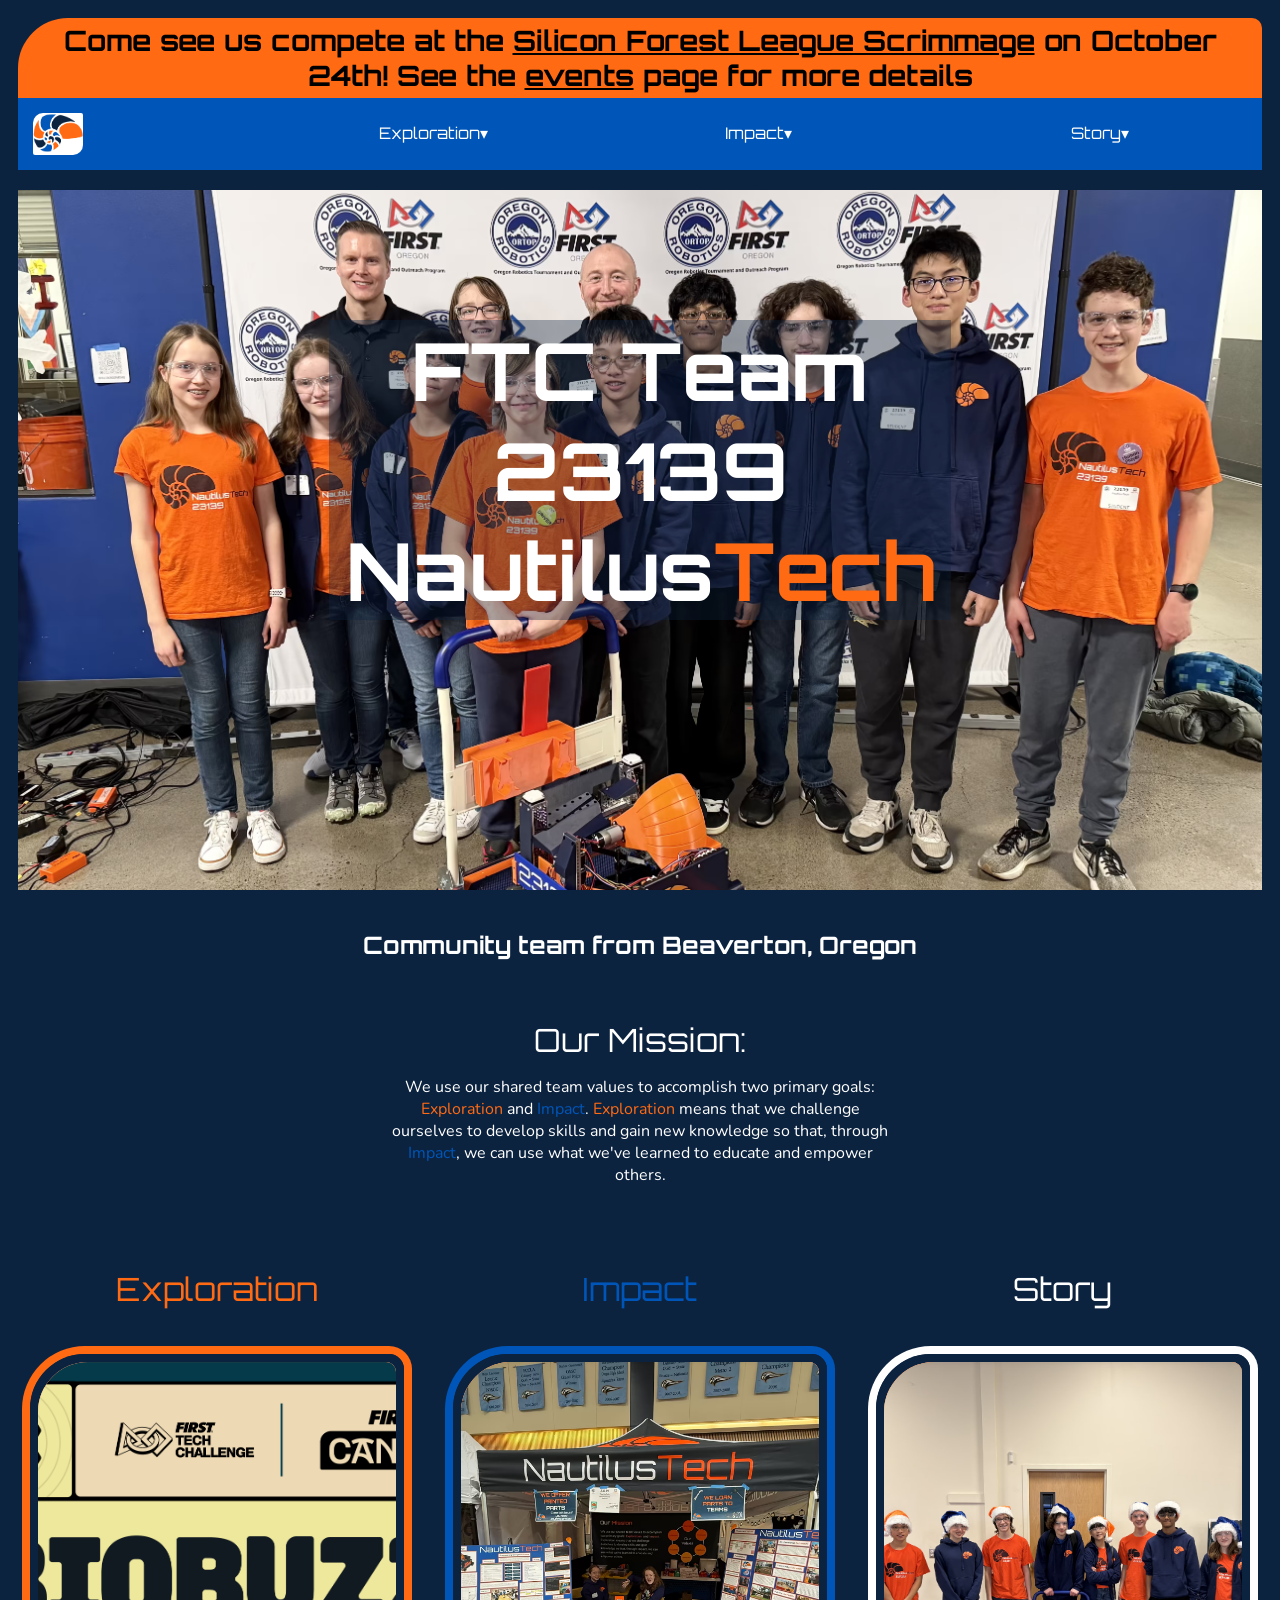
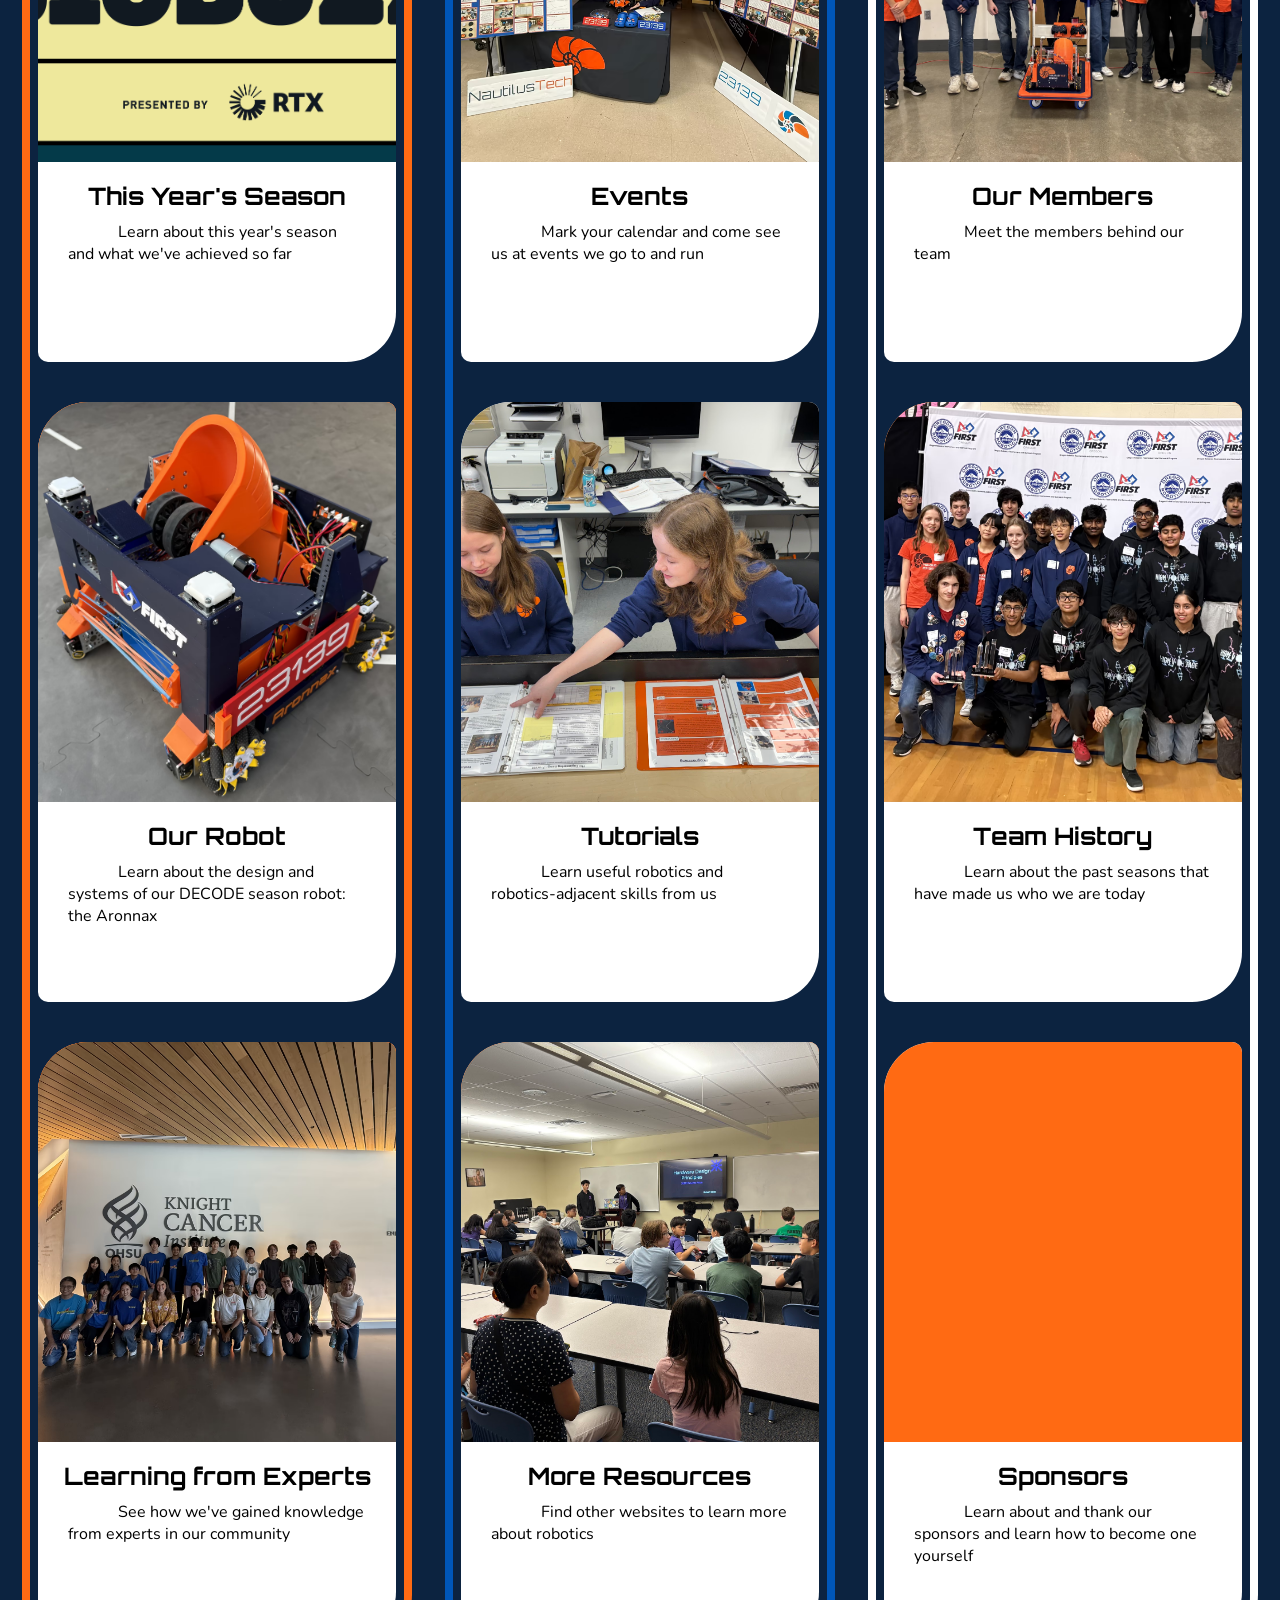
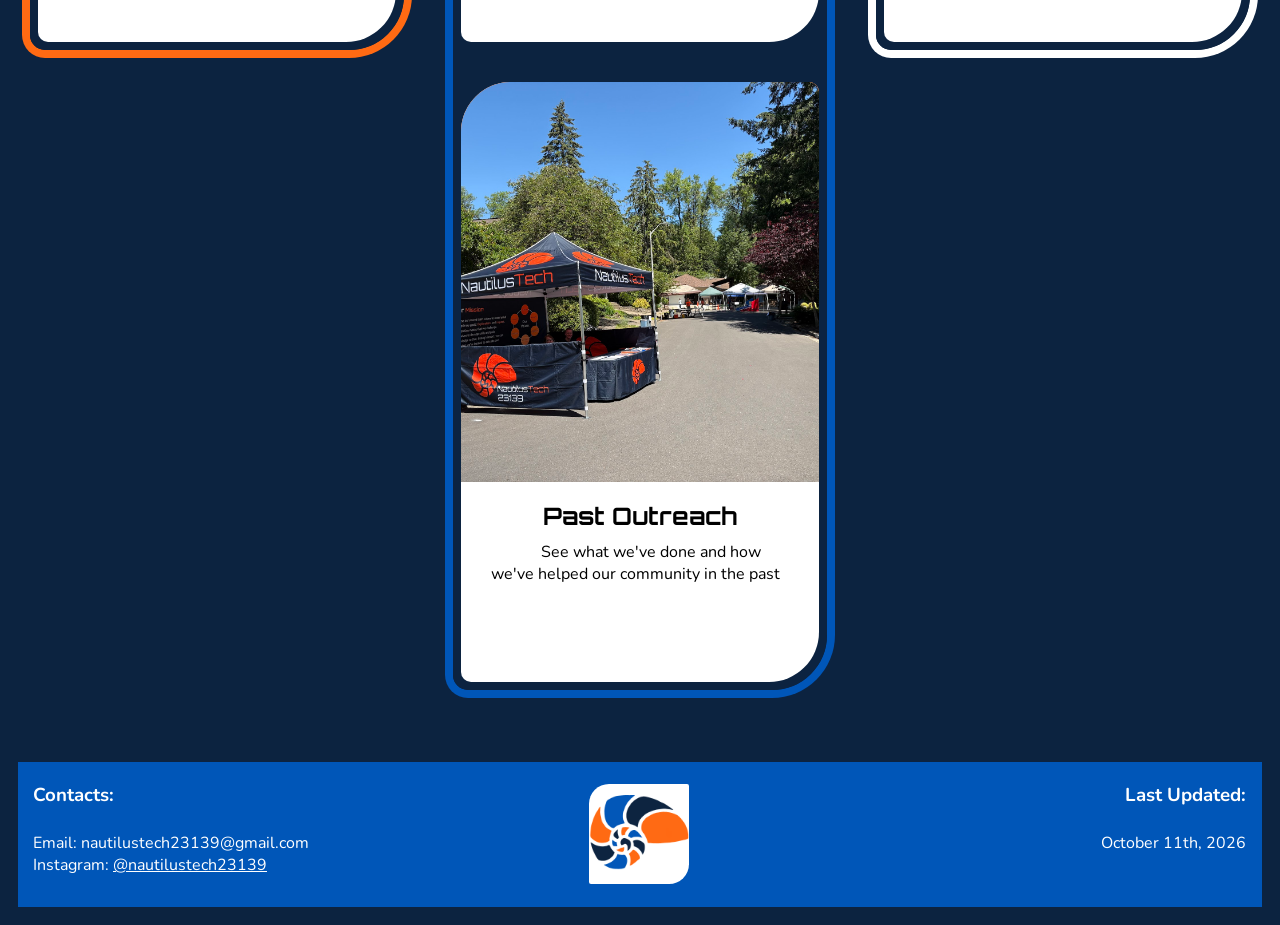
==== commit 986e864d: "Rewrote a few paragraphs to make more sense, added a new heading image, and fixed a spelling error" ====
--- a/index.html
+++ b/index.html
@@ -31,18 +31,18 @@
     <title>Home - NautilusTech 23139</title>
   </head>
   <body id="top">
-    <!--<div class="topBanner">
+    <div class="topBanner">
       <h3>
-        Come see us at the
+        Come see us compete at the
         <a
-          href="https://wccls.bibliocommons.com/events/6a303cdb75b1e22800813c47"
+          href="https://ftc-events.firstinspires.org/2026/USORHIN"
           target="_blank"
-          >Science Geek Out Fest at the Beaverton City Library</a
+          >Silicon Forest League Scrimmage</a
         >
-        main branch on July 19th! See the
+        on October 24th! See the
         <a href="events.html" target="_blank">events</a> page for more details
       </h3>
-    </div>-->
+    </div>
 
     <nav class="topNav">
       <div style="display: grid; grid-template-columns: 50% 50%">
@@ -367,7 +367,7 @@
                           />
                           <img
                             src="images/fallback/booth.jpeg"
-                            alt="Two NautilusTech members sitting at booth setup at Decode state championships"
+                            alt="Two NautilusTech members sitting at booth setup at DECODE state championships"
                           />
                         </picture>
                       </div>
@@ -412,14 +412,13 @@
                         class="subInfoImage"
                         style="background-color: var(--NTorange)"
                       >
-                        <!--
                         <img
-                          src="santa_hats.jpeg"
-                          alt="NautilusTech members with perfectly alternating orange and blue santa hats standing behind robot at december meet"
+                          src="images\proximaTeaching.jpeg"
+                          alt="Fellow team Proxima Nova 25631 giving a presentation to members from other teams (including our own!) at a kickoff event"
+                          style="object-position: center 50%"
                         />
-                        -->
-                      </div>
-                      <h3>Resources</h3>
+                      </div>
+                      <h3>More Resources</h3>
                       <p>Find other websites to learn more about robotics</p>
                     </div>
                   </a>
@@ -588,7 +587,7 @@
       </div>
       <div class="rightAlign">
         <h4 class="rightAlign">Last Updated:</h4>
-        <p>September 29th, 2026</p>
+        <p>October 11th, 2026</p>
       </div>
     </footer>
   </body>
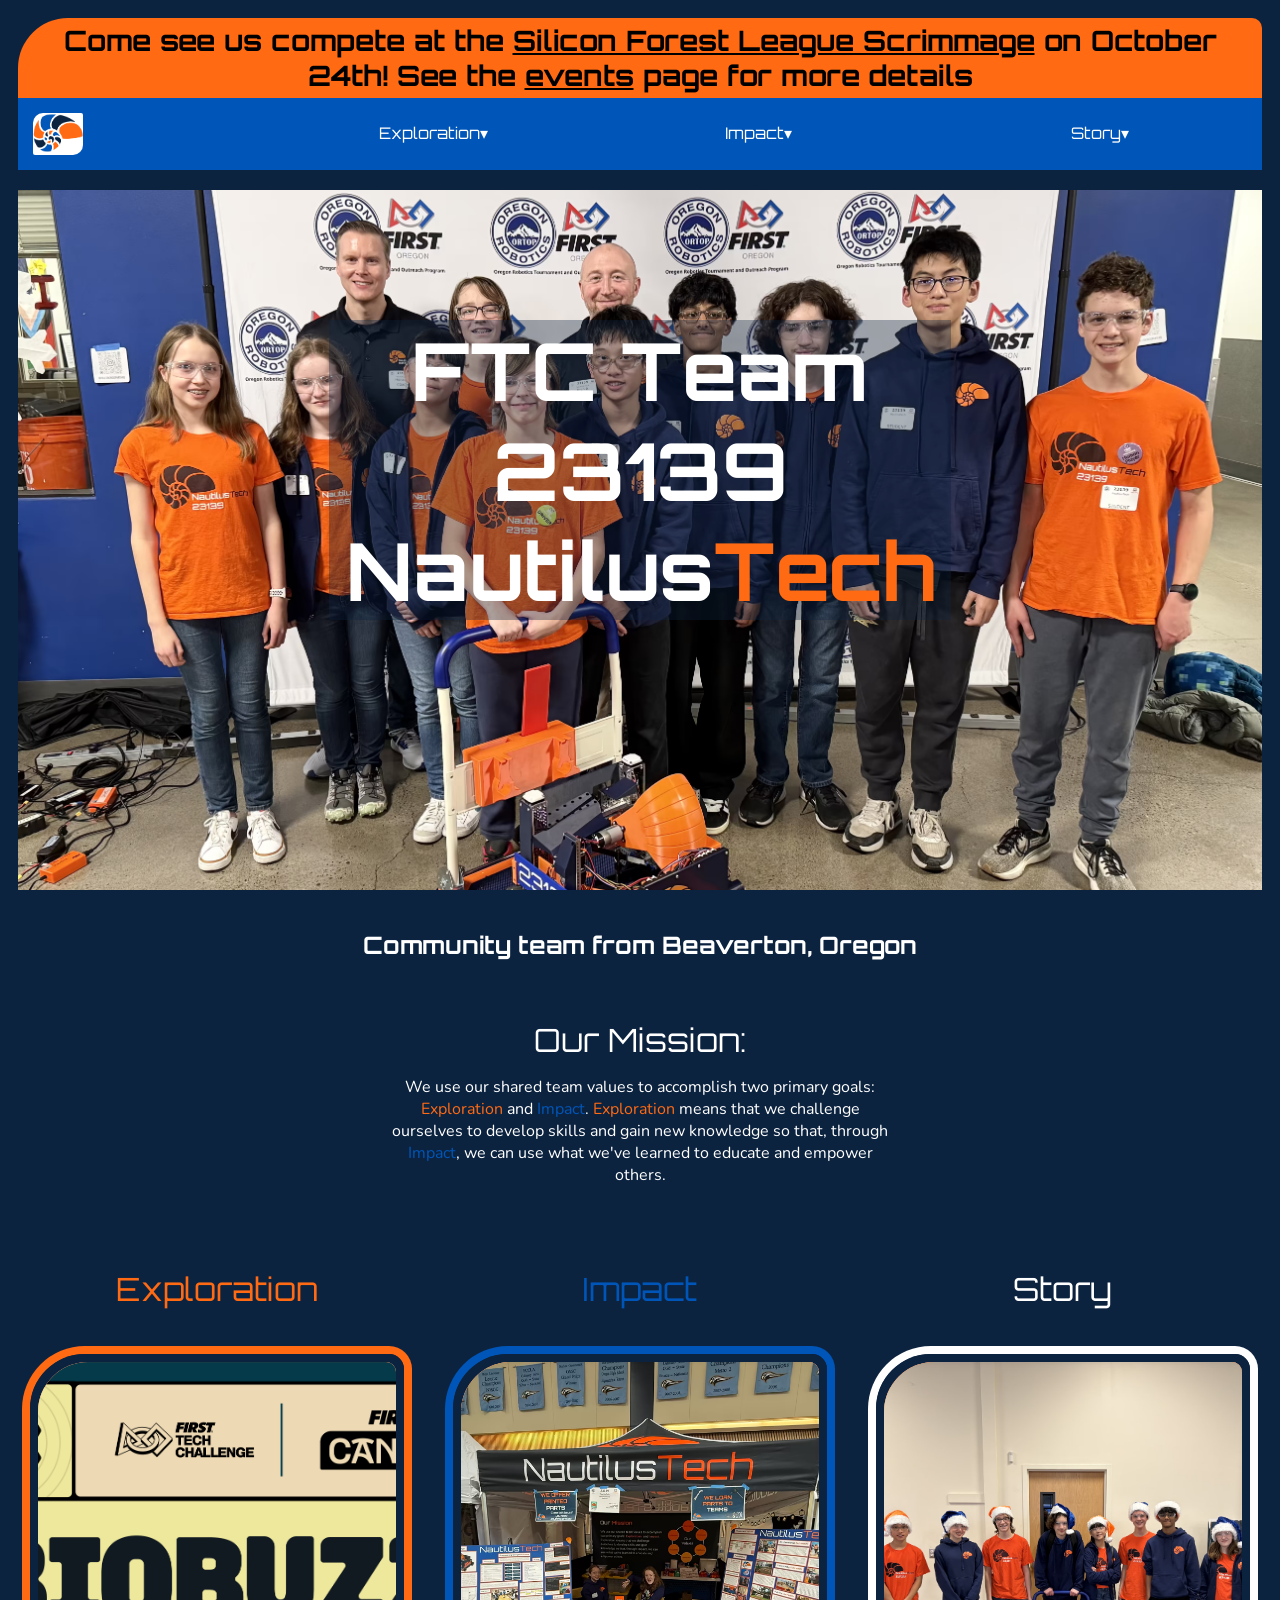
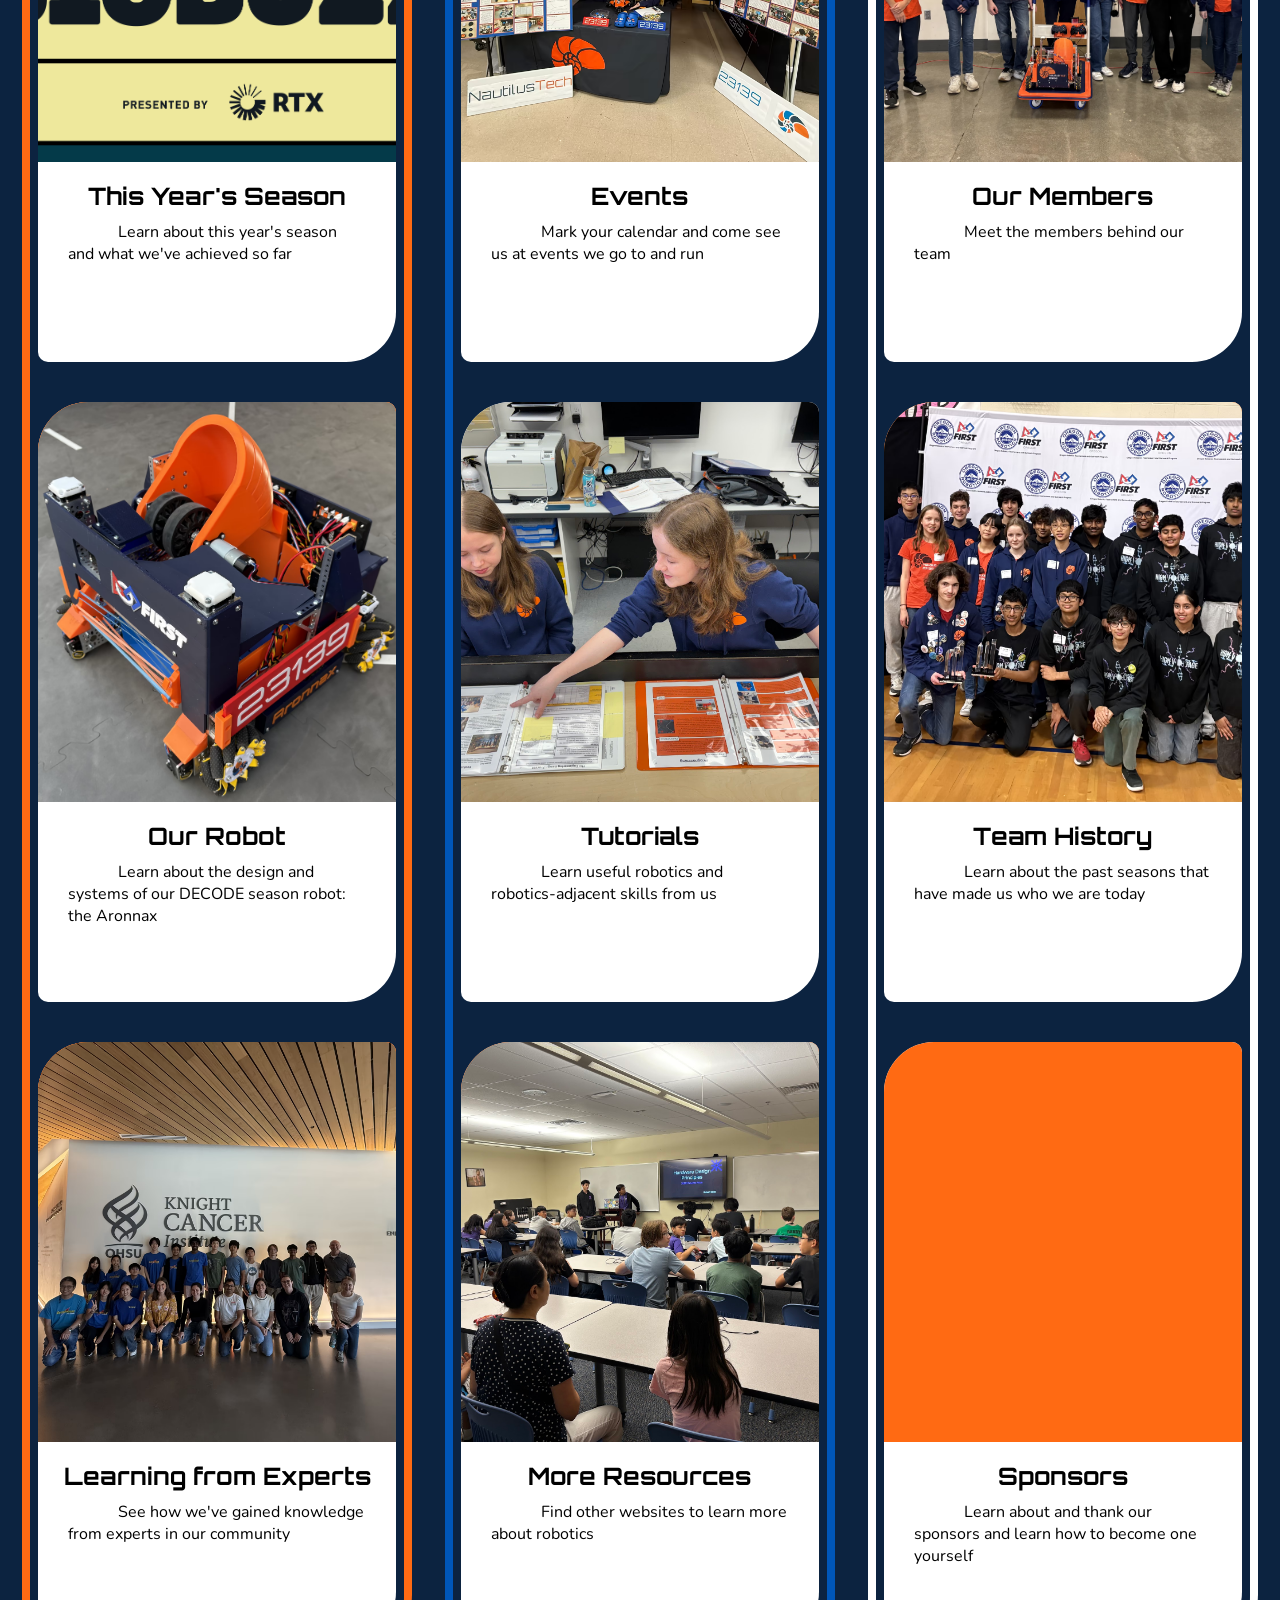
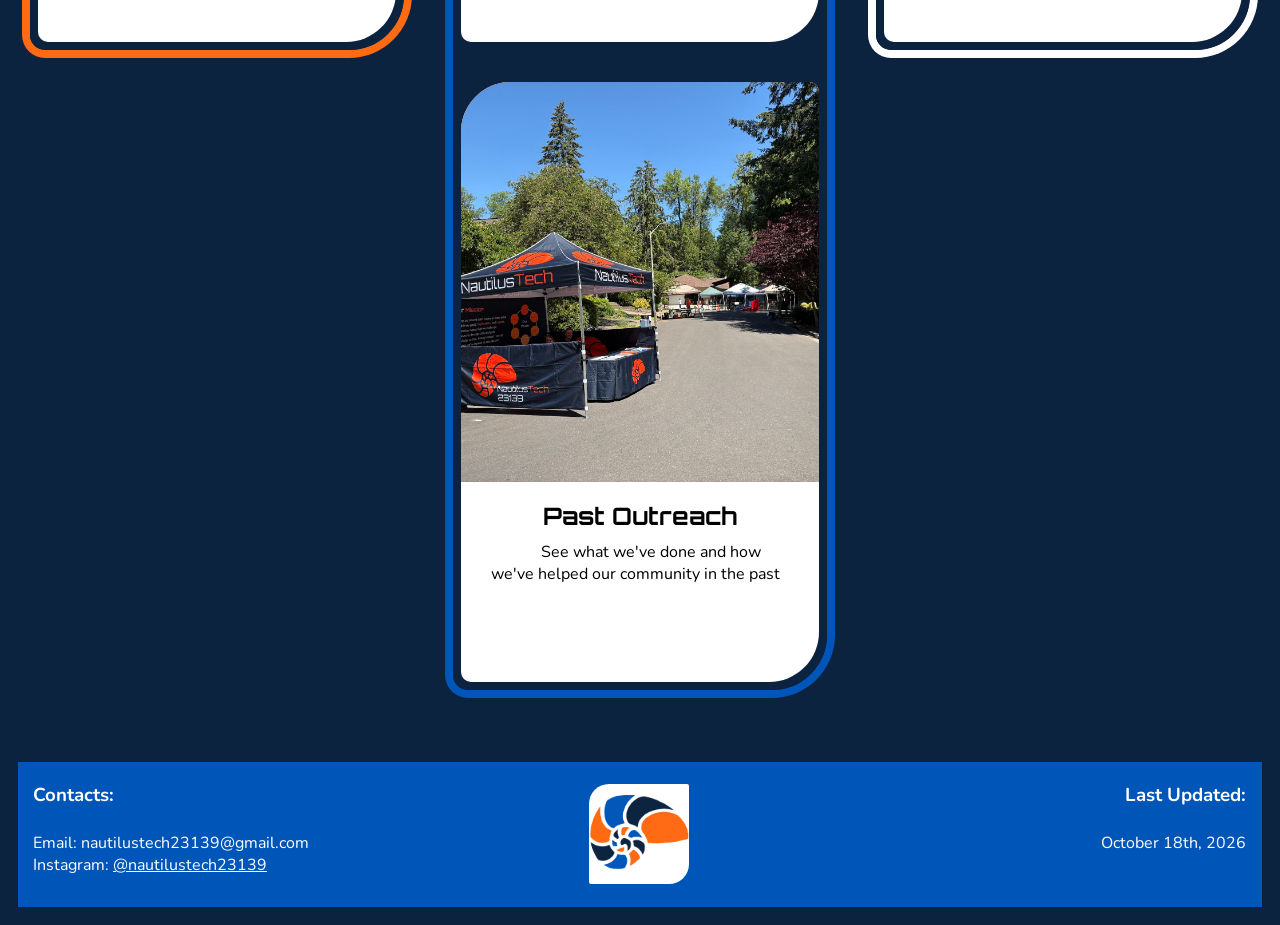
==== commit 1a8929ca: "Updated information about League Meet 0" ====
--- a/index.html
+++ b/index.html
@@ -587,7 +587,7 @@
       </div>
       <div class="rightAlign">
         <h4 class="rightAlign">Last Updated:</h4>
-        <p>October 11th, 2026</p>
+        <p>October 18th, 2026</p>
       </div>
     </footer>
   </body>
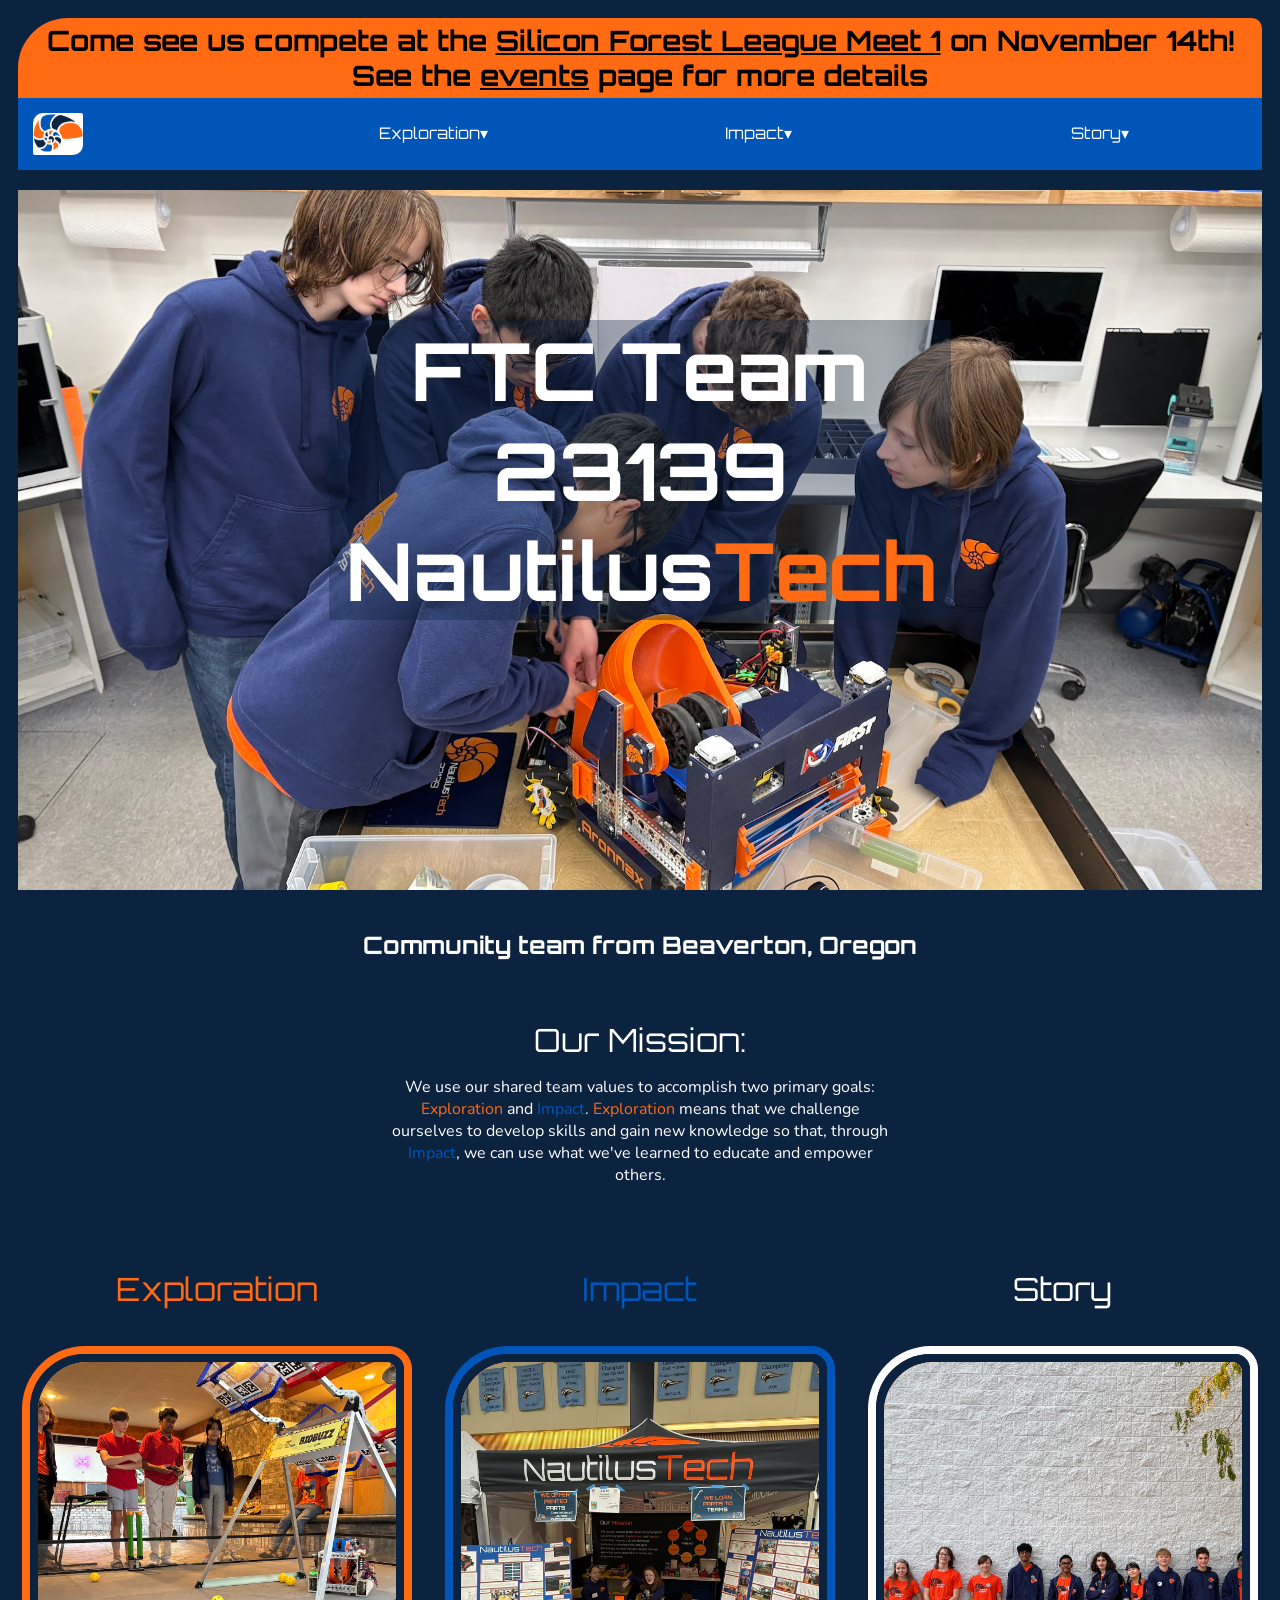
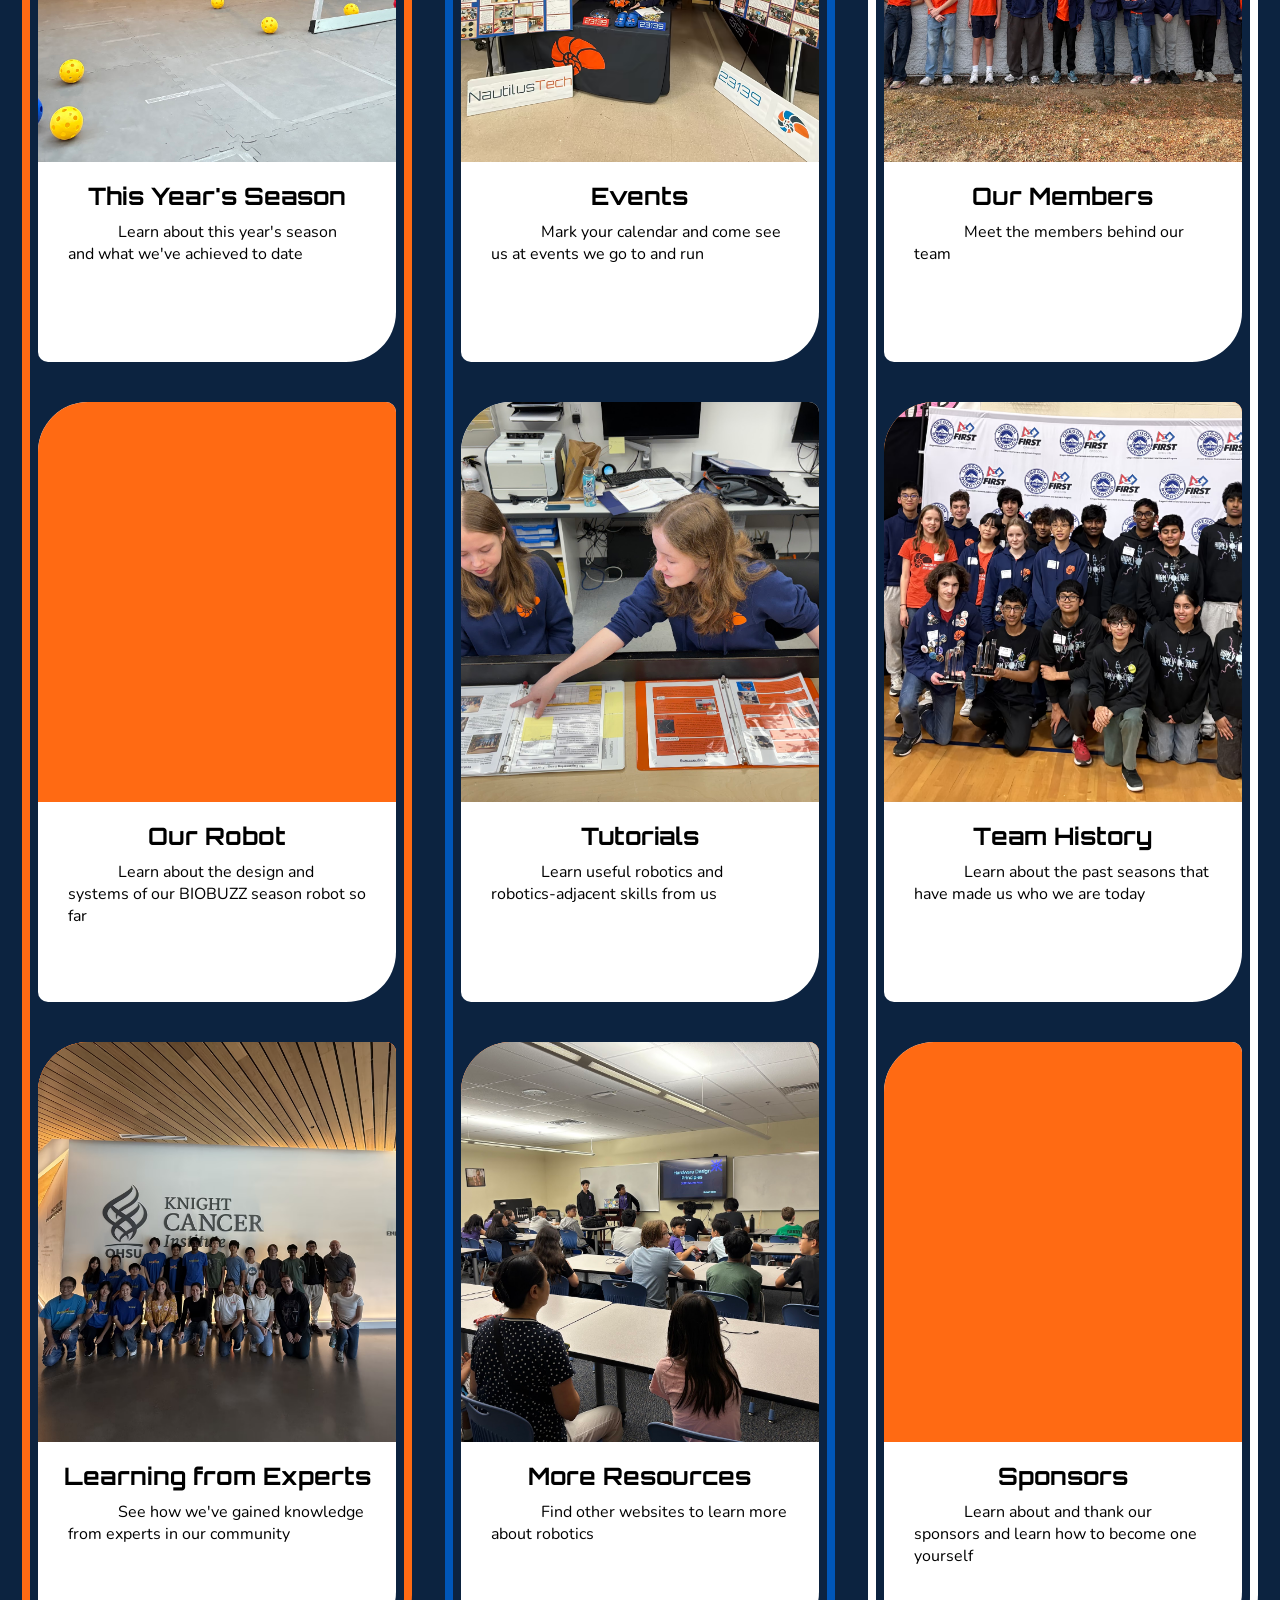
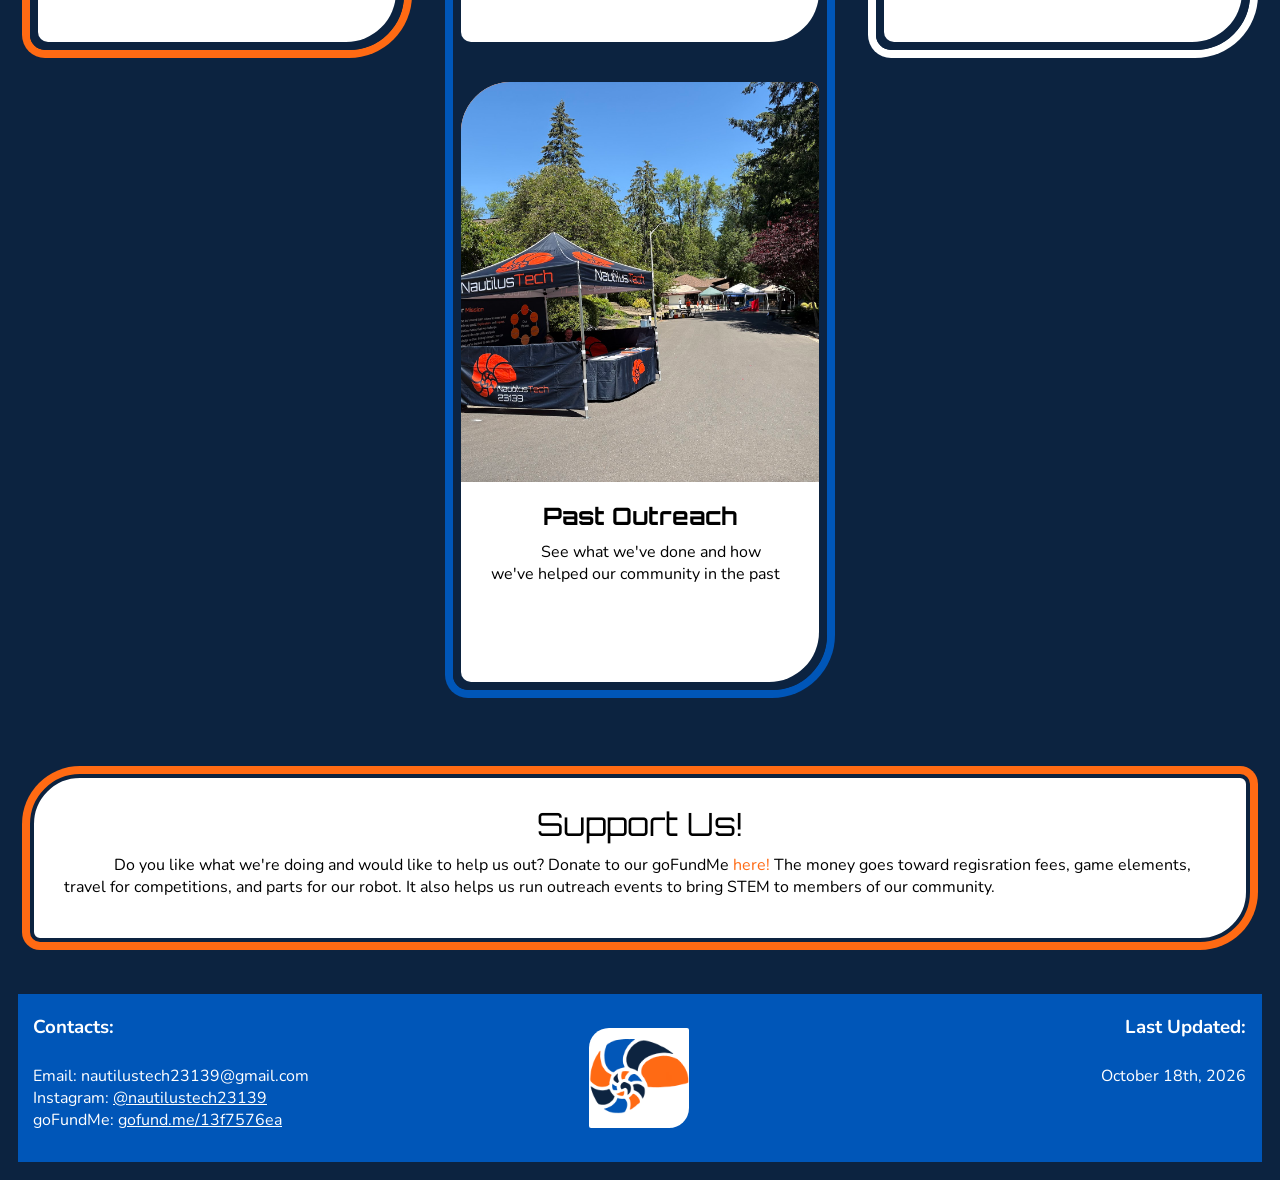
==== commit 68aa12ae: "Updates after meet 0" ====
--- a/index.html
+++ b/index.html
@@ -35,11 +35,11 @@
       <h3>
         Come see us compete at the
         <a
-          href="https://ftc-events.firstinspires.org/2026/USORHIN"
+          href="https://ftc-events.firstinspires.org/2026/USORSFM1"
           target="_blank"
-          >Silicon Forest League Scrimmage</a
+          >Silicon Forest League Meet 1</a
         >
-        on October 24th! See the
+        on November 14th! See the
         <a href="events.html" target="_blank">events</a> page for more details
       </h3>
     </div>
@@ -167,18 +167,10 @@
     </nav>
 
     <div class="headingPhoto">
-      <picture>
-        <source srcset="images/first/quals_photoshoot.avif" type="image/avif" />
-        <source
-          srcset="images/second/quals_photoshoot.webp"
-          type="image/webp"
-        />
-        <img
-          src="images/fallback/quals_photoshoot.jpeg"
-          alt="NautilusTech standing behind robot at the Silicon Forest League Tournament"
-          style="object-position: center 10%"
-        />
-      </picture>
+      <img
+        src="images\workingOnRobot.jpeg"
+        alt="NautilusTech members working on DECODE season robot"
+      />
 
       <h1 class="pageHeading">
         FTC Team 23139 Nautilus<span style="color: var(--NTorange)">Tech</span>
@@ -222,14 +214,15 @@
                         style="background-color: var(--NTorange)"
                       >
                         <img
-                          src="images\first-biobuzz-wallpaper-v1.png"
-                          alt="Graphic that says FIRST Tech Challenge, FIRST Canopy, and BIOBUZZ sponsored by RTX"
+                          src="images\biobuzzField.jpeg"
+                          alt="Our league scrimmage robot practicing on the BIOBUZZ field"
+                          style="object-position: center 20%"
                         />
                       </div>
                       <h3>This Year&apos;s Season</h3>
                       <p>
                         Learn about this year&apos;s season and what we've
-                        achieved so far
+                        achieved to date
                       </p>
                     </div>
                   </a>
@@ -240,27 +233,12 @@
                 <div class="curveCutOff">
                   <a href="robot.html" target="_blank" class="homeCardLink">
                     <div class="subInfoText">
-                      <div class="subInfoImage">
-                        <picture>
-                          <source
-                            srcset="images/first/aronnax.avif"
-                            type="image/avif"
-                          />
-                          <source
-                            srcset="images/second/aronnax.webp"
-                            type="image/webp"
-                          />
-                          <img
-                            src="images/fallback/aronnax.jpeg"
-                            alt="NautilusTech DECODE season robot"
-                            style="object-position: center 10%"
-                          />
-                        </picture>
-                      </div>
+                      <!--TODO: Change image to new header our robot-->
+                      <div class="subInfoImage"></div>
                       <h3>Our Robot</h3>
                       <p>
-                        Learn about the design and systems of our DECODE season
-                        robot: the Aronnax
+                        Learn about the design and systems of our BIOBUZZ season
+                        robot so far
                       </p>
                     </div>
                   </a>
@@ -335,9 +313,7 @@
             <div class="subInfoTrueSize" id="dummy">
               <div class="scroll">
                 <div class="curveCutOff">
-                  <div class="subInfoText">
-                    <!--Add logo-->
-                  </div>
+                  <div class="subInfoText"></div>
                 </div>
               </div>
             </div>
@@ -462,20 +438,11 @@
                   <a href="members.html" target="_blank" class="homeCardLink">
                     <div class="subInfoText">
                       <div class="subInfoImage">
-                        <picture>
-                          <source
-                            srcset="images/first/santa_hats.avif"
-                            type="image/avif"
-                          />
-                          <source
-                            srcset="images/second/santa_hats.webp"
-                            type="image/webp"
-                          />
-                          <img
-                            src="images/fallback/santa_hats.jpeg"
-                            alt="NautilusTech members with perfectly alternating orange and blue santa hats standing behind robot at december meet"
-                          />
-                        </picture>
+                        <img
+                          src="images\members.jpeg"
+                          alt="All NautilusTech members standing together at the League Scrimmage"
+                          style="object-position: center 65%"
+                        />
                       </div>
                       <h3>Our Members</h3>
                       <p>Meet the members behind our team</p>
@@ -547,6 +514,24 @@
                   <!--Add logo-->
                 </div>
               </div>
+            </div>
+          </div>
+        </div>
+      </div>
+
+      <div class="subInfoTrueSize">
+        <div class="scroll">
+          <div class="curveCutOff">
+            <div class="subInfoText">
+              <h2>Support Us!</h2>
+              <p>
+                Do you like what we're doing and would like to help us out?
+                Donate to our goFundMe
+                <a href="https://gofund.me/13f7576ea" target="_blank">here!</a>
+                The money goes toward regisration fees, game elements, travel
+                for competitions, and parts for our robot. It also helps us run
+                outreach events to bring STEM to members of our community.
+              </p>
             </div>
           </div>
         </div>
@@ -564,6 +549,13 @@
             href="https://www.instagram.com/nautilustech23139"
             target="_blank"
             >@nautilustech23139</a
+          ><br />
+          goFundMe:
+          <a
+            style="text-decoration: underline"
+            href="https://gofund.me/13f7576ea"
+            target="_blank"
+            >gofund.me/13f7576ea</a
           >
         </p>
       </div>
--- a/stylesheet.css
+++ b/stylesheet.css
@@ -39,6 +39,12 @@
 
 .subInfoText h2 {
   color: black;
+}
+
+.subInfoText li a {
+  font-family: nunito, sans-serif;
+  padding: 0px;
+  display: inline;
 }
 
 h3 {
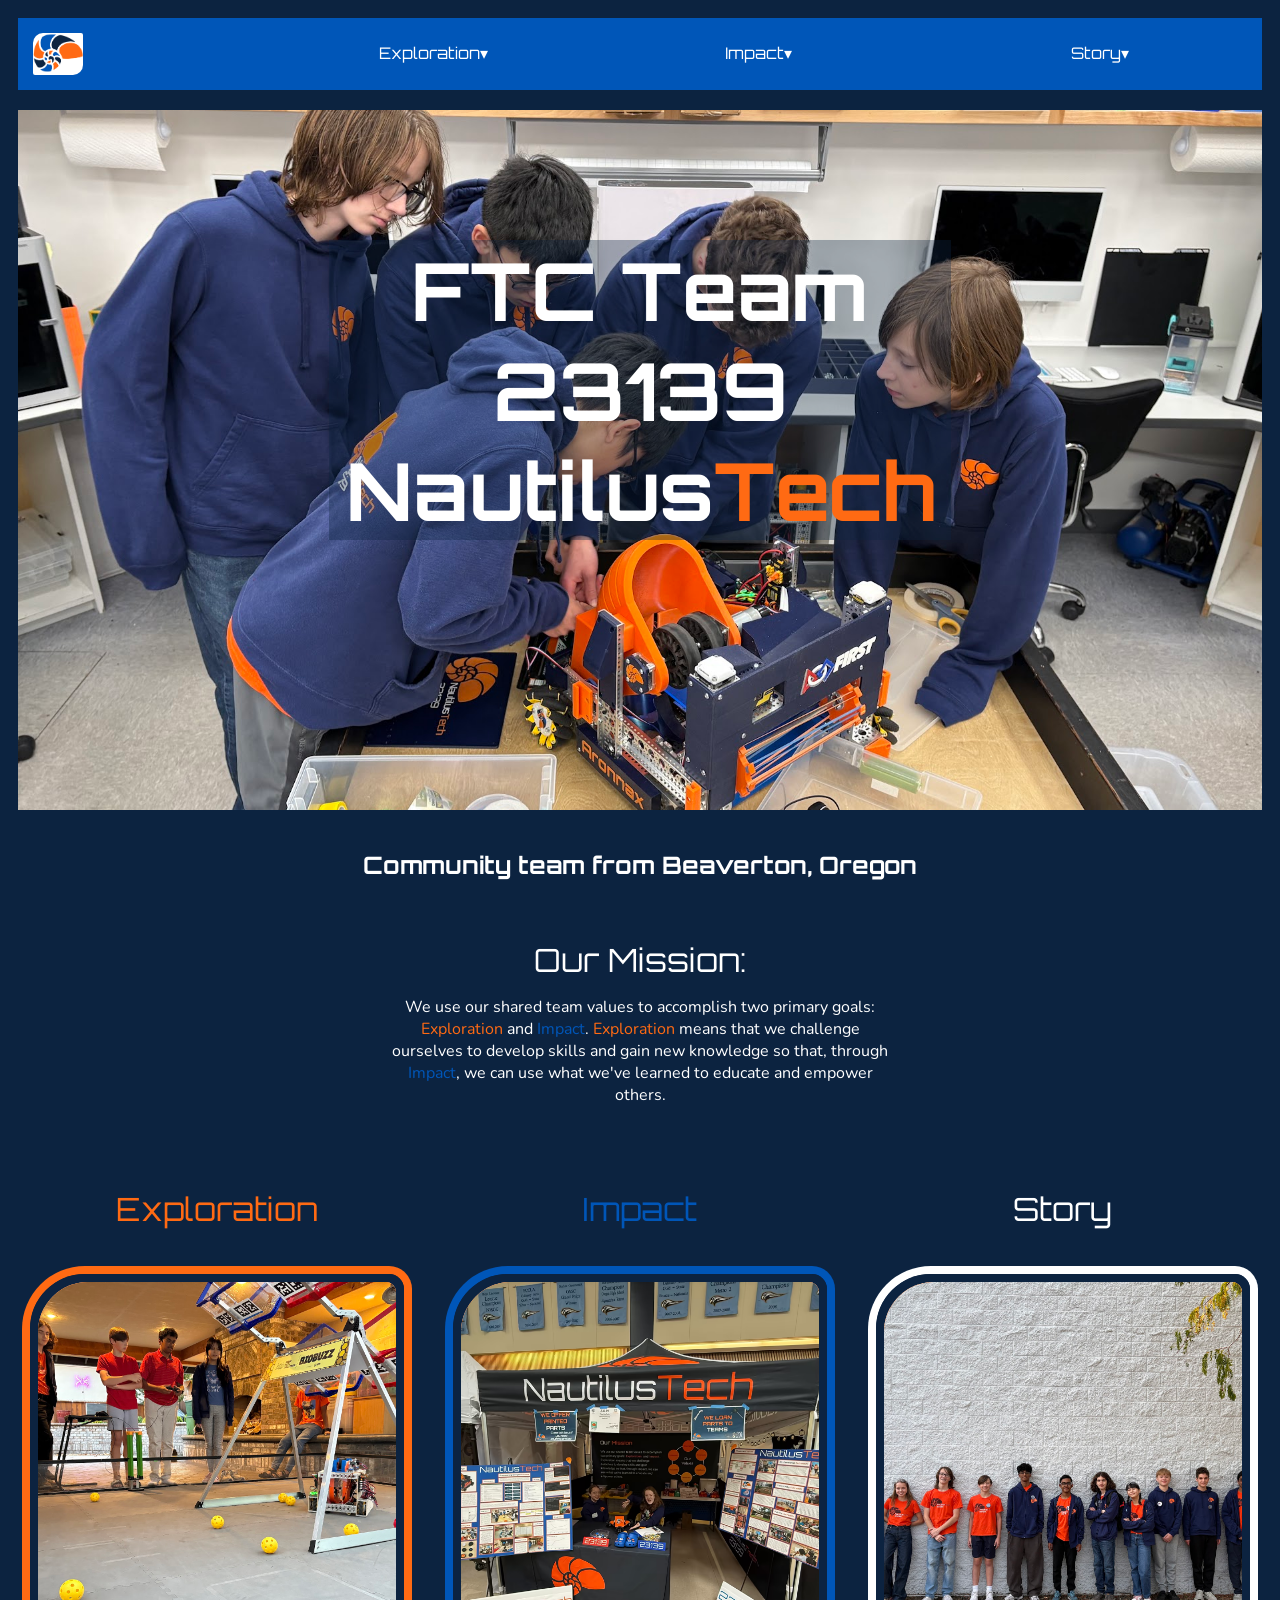
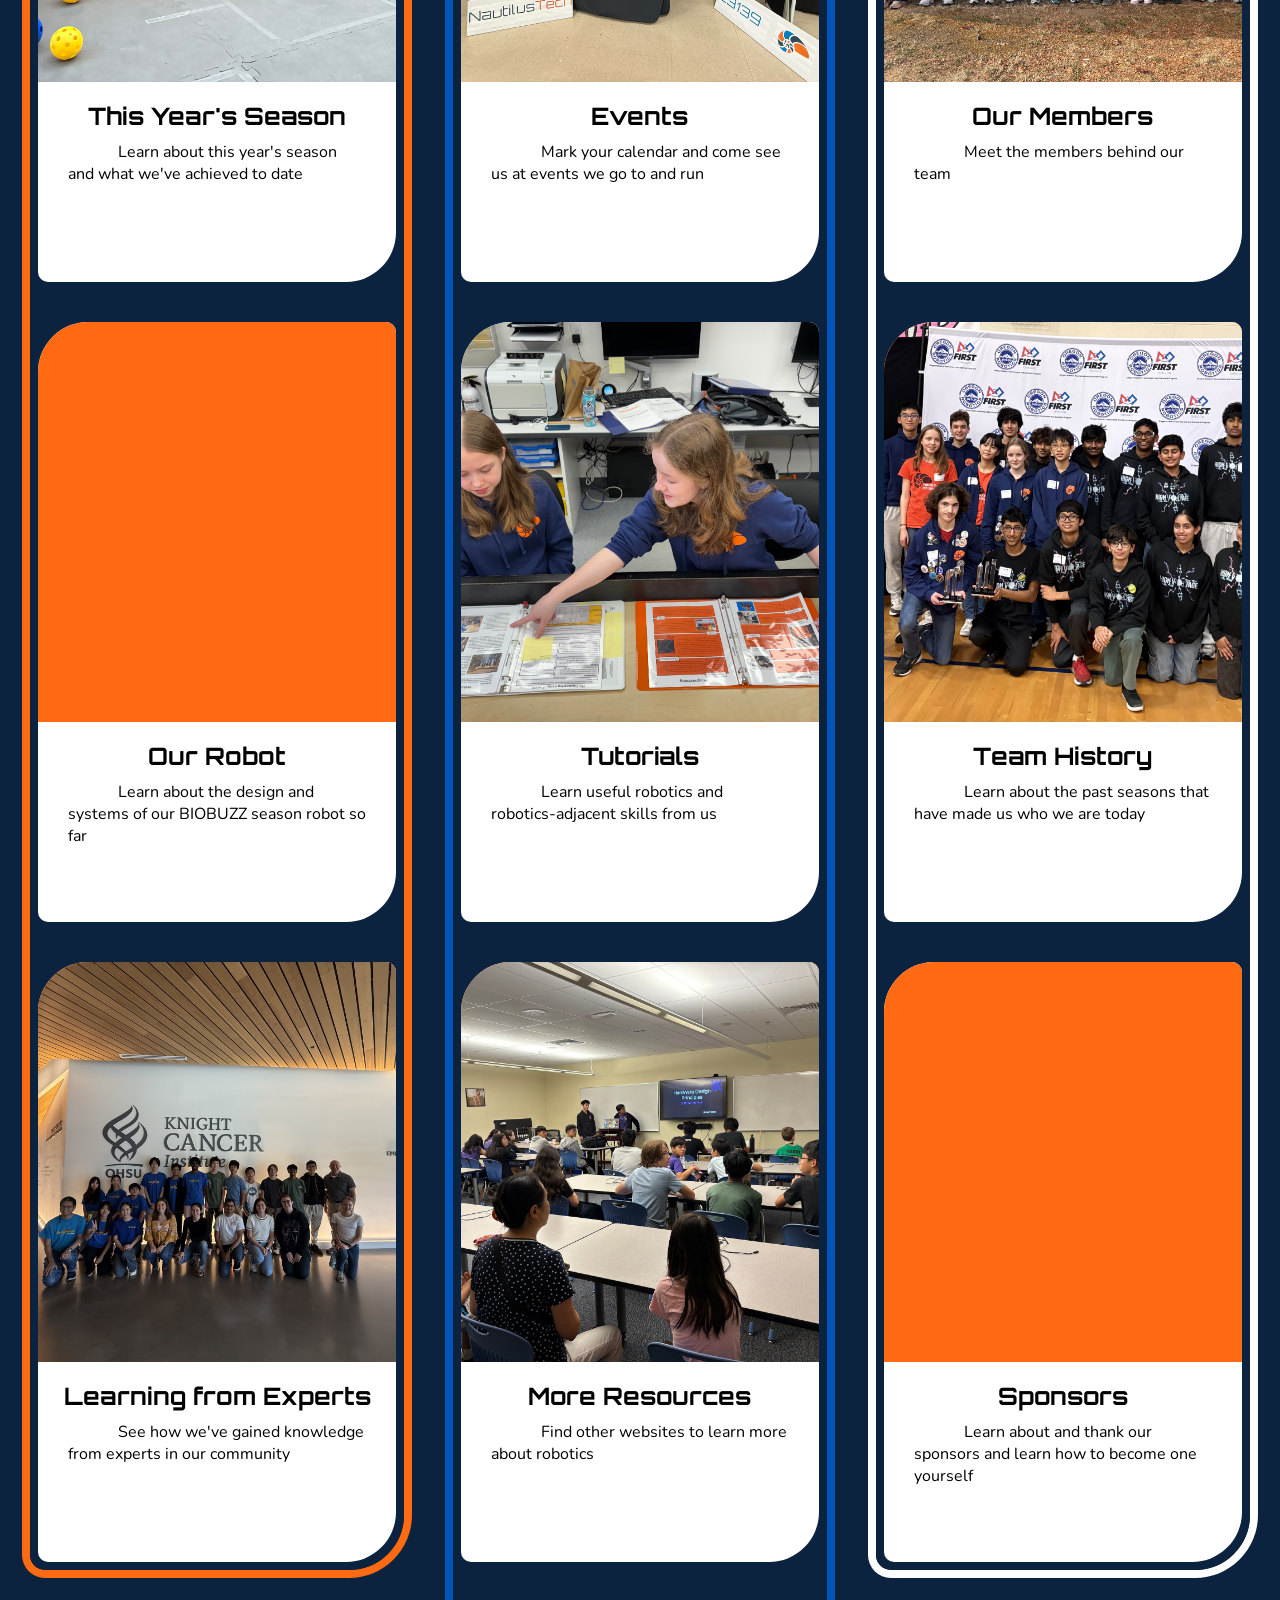
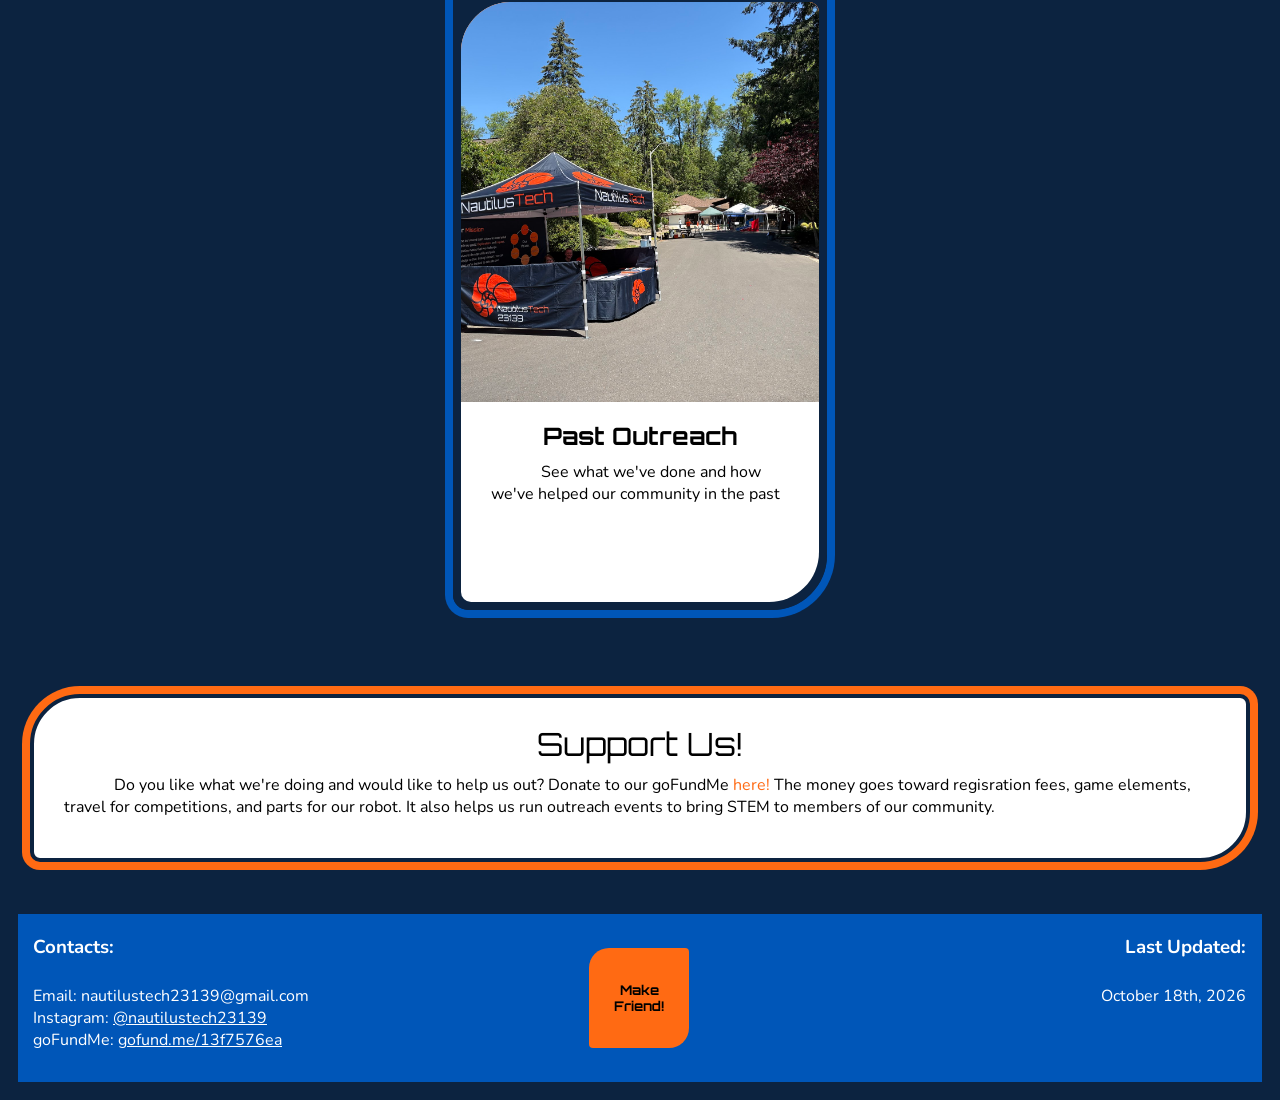
==== commit 0fe3ead8: "Friend button!" ====
--- a/index.html
+++ b/index.html
@@ -6,7 +6,7 @@
       content="Team 23139 NautilusTech is an Oregon First Tech Challenge (FTC) robotics team in the Silicon Forest League"
     />
 
-    <link rel="stylesheet" href="stylesheet.css?v=4" />
+    <link rel="stylesheet" href="stylesheet.css?v=5" />
 
     <!--add fonts Nunito and Orbitron-->
     <link rel="preconnect" href="https://fonts.googleapis.com" />
@@ -31,6 +31,12 @@
     <title>Home - NautilusTech 23139</title>
   </head>
   <body id="top">
+    <img
+      src="images/nautilusFriendLeft.png"
+      alt="little nautilus friend"
+      id="friend"
+    />
+    <!--
     <div class="topBanner">
       <h3>
         Come see us compete at the
@@ -43,6 +49,7 @@
         <a href="events.html" target="_blank">events</a> page for more details
       </h3>
     </div>
+    -->
 
     <nav class="topNav">
       <div style="display: grid; grid-template-columns: 50% 50%">
@@ -560,22 +567,42 @@
         </p>
       </div>
       <div style="display: flex; align-items: center; justify-content: center">
-        <picture class="hideInMobile">
-          <source
-            srcset="images/first/NautilusTech_logo.avif"
-            type="image/avif"
-          />
-          <source
-            srcset="images/second/NautilusTech_logo.webp"
-            type="image/webp"
-          />
-          <img
-            src="images/fallback/NautilusTech_logo.png"
-            alt="NautilusTech logo"
-            style="height: 100px; width: 100px; border-radius: 20px 2px"
-            class="hideInMobile"
-          />
-        </picture>
+        <button id="friendButton" type="button">Make Friend!</button>
+        <script>
+          const friend = document.getElementById("friend");
+          const button = document.getElementById("friendButton");
+
+          var madeFriend = false;
+
+          var previousX = 0;
+
+          button.addEventListener("click", (e) => {
+            if (madeFriend) {
+              friend.style.display = "none";
+              button.textContent = "Make Friend!";
+              madeFriend = false;
+            } else {
+              friend.style.display = "block";
+              button.textContent = "Remove Friend";
+              madeFriend = true;
+            }
+          });
+
+          window.addEventListener("mousemove", (e) => {
+            friend.style.left = `${e.clientX - 50}px`;
+            friend.style.top = `${e.clientY + 20}px`;
+
+            if (e.clientX + 10 < previousX) {
+              friend.src = "images/nautilusFriendLeft.png";
+            }
+
+            if (e.clientX + 10 > previousX) {
+              friend.src = "images/nautilusFriendRight.png";
+            }
+
+            previousX = e.clientX + 10;
+          });
+        </script>
       </div>
       <div class="rightAlign">
         <h4 class="rightAlign">Last Updated:</h4>
--- a/stylesheet.css
+++ b/stylesheet.css
@@ -404,6 +404,33 @@
   object-position: center 0%;
 }
 
+#friend {
+  position: fixed;
+  pointer-events: none;
+  z-index: 10;
+  display: none;
+  height: 200px;
+  width: 200px;
+  background: none;
+  transition:
+    left 0.2s ease-out,
+    top 0.2s ease-out;
+}
+
+#friendButton {
+  background-color: var(--NTorange);
+  font-family: Orbitron, serif;
+  font-weight: bold;
+  height: 100px;
+  width: 100px;
+  border: none;
+  border-radius: 20px 4px;
+}
+
+#friendButton:active {
+  background-color: white;
+}
+
 @media screen and (max-width: 1000px) {
   .topNavLogo {
     height: 84px;
@@ -487,4 +514,14 @@
   .hideInMobile {
     display: none;
   }
-}
+
+  #friendButton {
+    display: none;
+  }
+}
+
+@media (hover: none) and (pointer: coarse) {
+  #friendButton {
+    display: none;
+  }
+}
